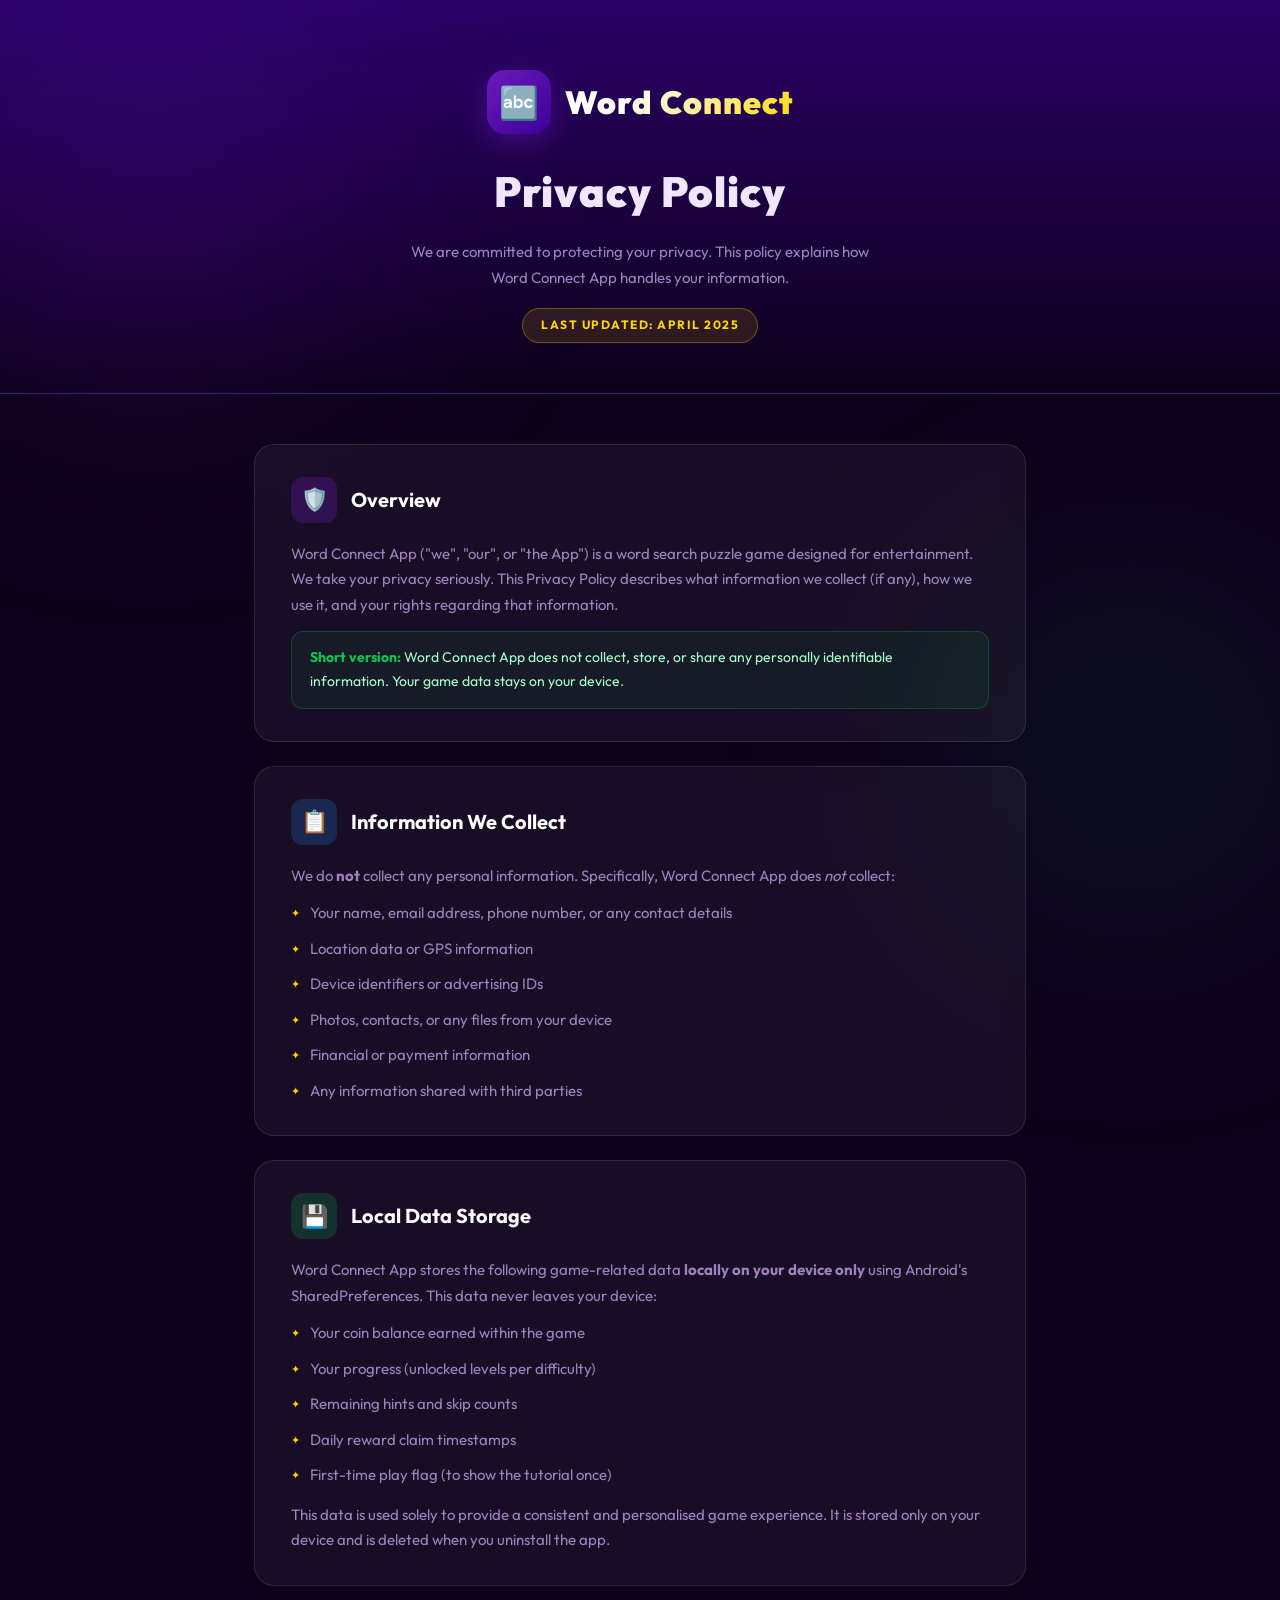
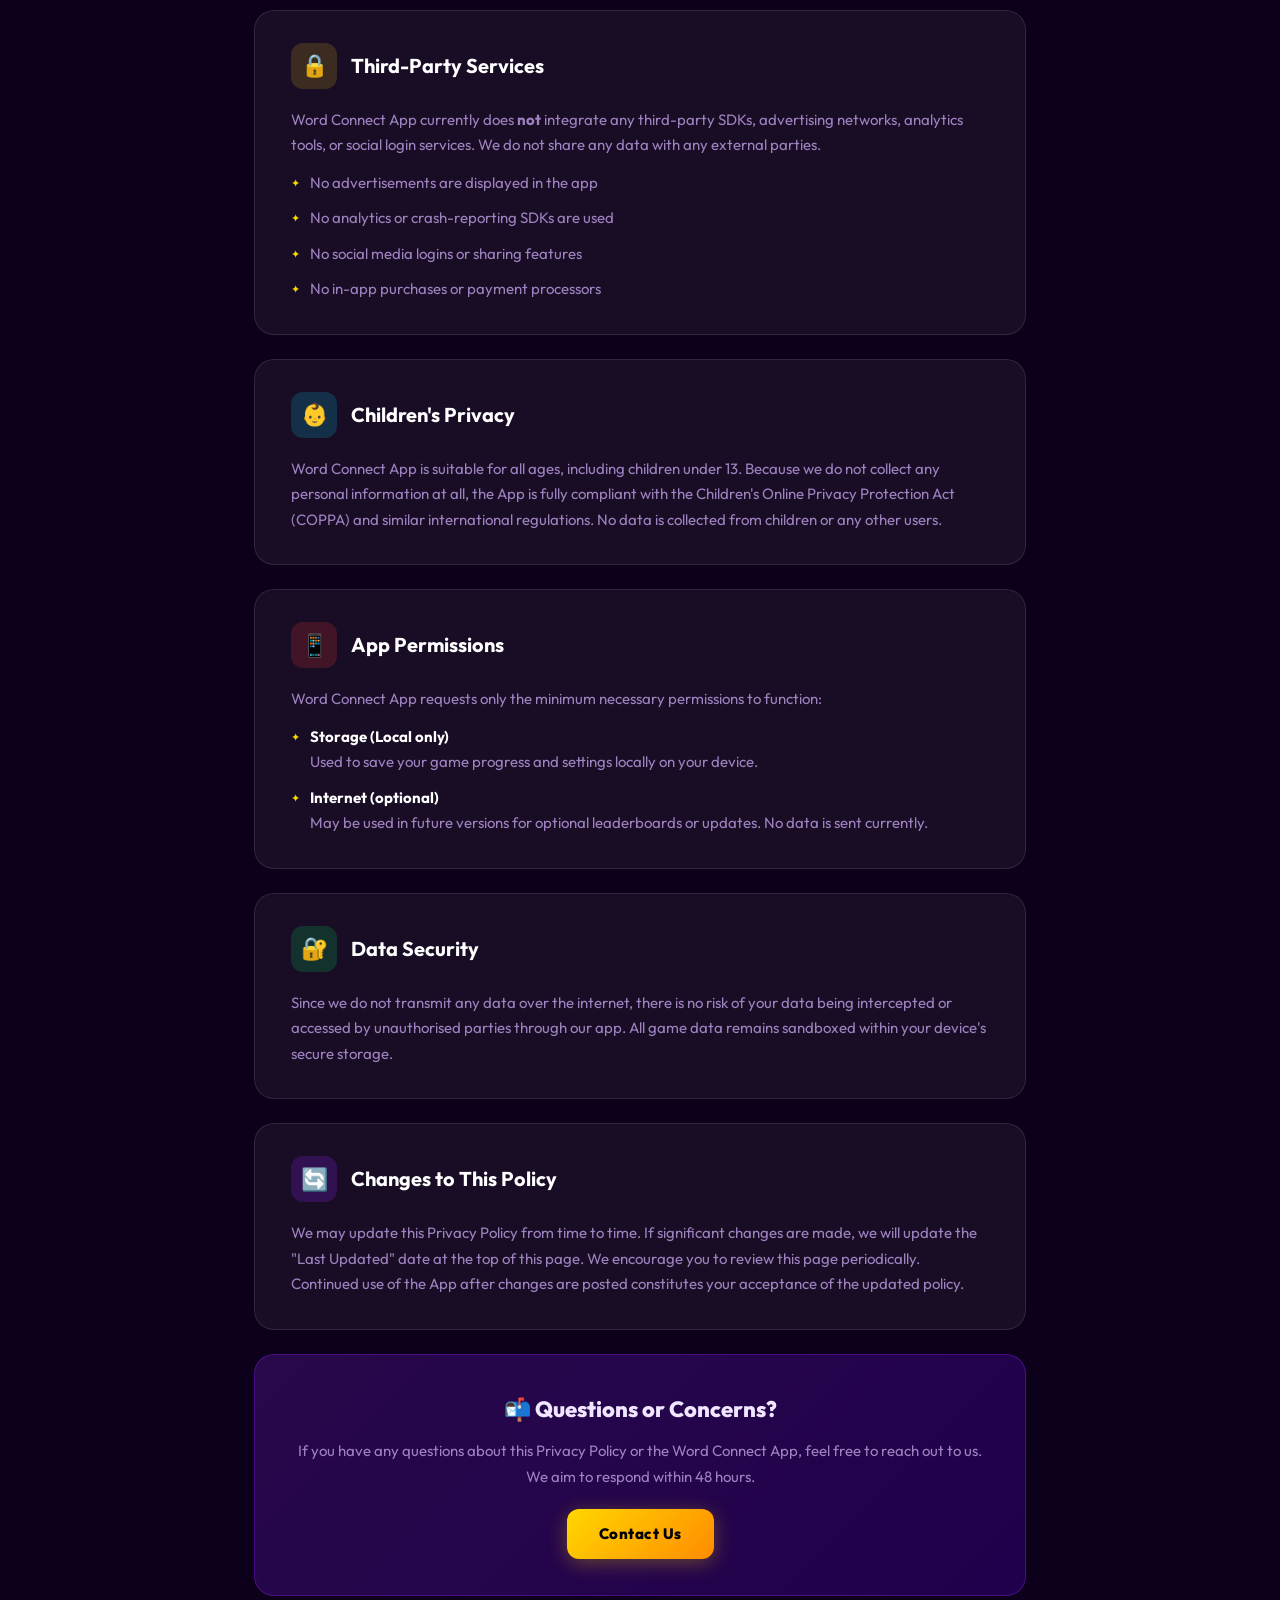
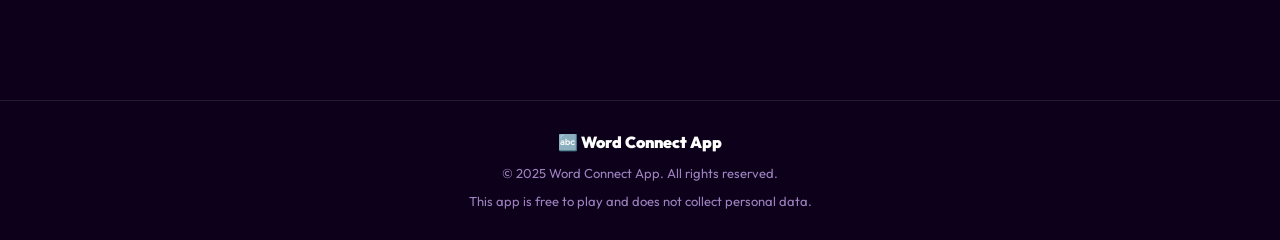
==== index.html @ f1871e2e "Add files via upload" ====
<!DOCTYPE html>
<html lang="en">
<head>
  <meta charset="UTF-8" />
  <meta name="viewport" content="width=device-width, initial-scale=1.0" />
  <title>Privacy Policy – Word Connect App</title>
  <meta name="description" content="Privacy Policy for Word Connect App. Learn how we handle your data." />
  <link rel="preconnect" href="https://fonts.googleapis.com" />
  <link rel="preconnect" href="https://fonts.gstatic.com" crossorigin />
  <link href="https://fonts.googleapis.com/css2?family=Outfit:wght@300;400;600;700;900&display=swap" rel="stylesheet" />
  <style>
    *, *::before, *::after { box-sizing: border-box; margin: 0; padding: 0; }

    :root {
      --purple-deep:   #0d001a;
      --purple-dark:   #1a0040;
      --purple-mid:    #3d0099;
      --purple-light:  #6a1bbb;
      --accent-yellow: #ffd700;
      --accent-green:  #00c853;
      --text-main:     #f0e6ff;
      --text-muted:    #9e82c0;
      --card-bg:       rgba(255,255,255,0.05);
      --card-border:   rgba(255,255,255,0.10);
    }

    html { scroll-behavior: smooth; }

    body {
      font-family: 'Outfit', sans-serif;
      background: var(--purple-deep);
      color: var(--text-main);
      min-height: 100vh;
      line-height: 1.7;
    }

    /* ── Background blobs ── */
    body::before, body::after {
      content: '';
      position: fixed;
      border-radius: 50%;
      filter: blur(120px);
      pointer-events: none;
      z-index: 0;
    }
    body::before {
      width: 600px; height: 600px;
      background: radial-gradient(circle, rgba(106,27,187,.35), transparent 70%);
      top: -150px; left: -150px;
    }
    body::after {
      width: 500px; height: 500px;
      background: radial-gradient(circle, rgba(0,200,83,.15), transparent 70%);
      bottom: -100px; right: -100px;
    }

    /* ── Hero header ── */
    header {
      position: relative;
      z-index: 1;
      text-align: center;
      padding: 70px 24px 50px;
      background: linear-gradient(180deg, rgba(61,0,153,.6) 0%, transparent 100%);
      border-bottom: 1px solid var(--card-border);
    }

    .logo-wrap {
      display: inline-flex;
      align-items: center;
      justify-content: center;
      gap: 14px;
      margin-bottom: 22px;
    }

    .logo-icon {
      width: 64px; height: 64px;
      background: linear-gradient(135deg, var(--purple-light), var(--purple-mid));
      border-radius: 18px;
      display: flex; align-items: center; justify-content: center;
      font-size: 32px;
      box-shadow: 0 8px 30px rgba(106,27,187,.5);
    }

    .logo-text {
      font-size: 32px;
      font-weight: 900;
      letter-spacing: 1px;
      background: linear-gradient(135deg, #fff 30%, var(--accent-yellow));
      -webkit-background-clip: text;
      -webkit-text-fill-color: transparent;
      background-clip: text;
    }

    header h1 {
      font-size: clamp(26px, 5vw, 42px);
      font-weight: 900;
      letter-spacing: 1px;
      margin-bottom: 12px;
    }

    header p {
      color: var(--text-muted);
      font-size: 15px;
      max-width: 480px;
      margin: 0 auto;
    }

    .badge {
      display: inline-block;
      margin-top: 18px;
      padding: 6px 18px;
      border-radius: 30px;
      font-size: 12px;
      font-weight: 700;
      letter-spacing: 1.5px;
      text-transform: uppercase;
      background: rgba(255,215,0,.12);
      border: 1px solid rgba(255,215,0,.3);
      color: var(--accent-yellow);
    }

    /* ── Main content ── */
    main {
      position: relative;
      z-index: 1;
      max-width: 820px;
      margin: 0 auto;
      padding: 50px 24px 80px;
    }

    /* ── Section cards ── */
    .card {
      background: var(--card-bg);
      border: 1px solid var(--card-border);
      border-radius: 20px;
      padding: 32px 36px;
      margin-bottom: 24px;
      backdrop-filter: blur(12px);
      transition: border-color .3s, transform .3s;
    }
    .card:hover {
      border-color: rgba(106,27,187,.5);
      transform: translateY(-2px);
    }

    .card-header {
      display: flex;
      align-items: center;
      gap: 14px;
      margin-bottom: 18px;
    }

    .card-icon {
      width: 46px; height: 46px;
      border-radius: 12px;
      display: flex; align-items: center; justify-content: center;
      font-size: 22px;
      flex-shrink: 0;
    }
    .icon-purple { background: rgba(106,27,187,.3); }
    .icon-green  { background: rgba(0,200,83,.2);   }
    .icon-yellow { background: rgba(255,215,0,.15); }
    .icon-blue   { background: rgba(33,150,243,.2); }
    .icon-red    { background: rgba(229,57,53,.2);  }
    .icon-teal   { background: rgba(0,188,212,.2);  }

    .card h2 {
      font-size: 20px;
      font-weight: 700;
      color: #fff;
    }

    .card p {
      color: var(--text-muted);
      font-size: 15px;
      margin-bottom: 12px;
    }
    .card p:last-child { margin-bottom: 0; }

    .card ul {
      list-style: none;
      padding: 0;
      display: flex;
      flex-direction: column;
      gap: 10px;
    }

    .card ul li {
      display: flex;
      align-items: flex-start;
      gap: 10px;
      color: var(--text-muted);
      font-size: 15px;
    }

    .card ul li::before {
      content: '✦';
      color: var(--accent-yellow);
      font-size: 11px;
      margin-top: 4px;
      flex-shrink: 0;
    }

    .highlight-box {
      background: rgba(0,200,83,.08);
      border: 1px solid rgba(0,200,83,.25);
      border-radius: 12px;
      padding: 14px 18px;
      color: #a8ffcb;
      font-size: 14px;
      margin-top: 14px;
    }

    .highlight-box strong { color: var(--accent-green); }

    a {
      color: var(--accent-yellow);
      text-decoration: none;
      transition: opacity .2s;
    }
    a:hover { opacity: .75; }

    /* ── Contact section ── */
    .contact-card {
      background: linear-gradient(135deg, rgba(106,27,187,.3), rgba(61,0,153,.4));
      border: 1px solid rgba(106,27,187,.5);
      border-radius: 20px;
      padding: 36px;
      text-align: center;
      margin-bottom: 24px;
    }

    .contact-card h2 {
      font-size: 22px;
      font-weight: 800;
      margin-bottom: 10px;
    }

    .contact-card p {
      color: var(--text-muted);
      font-size: 15px;
      margin-bottom: 20px;
    }

    .contact-card a.btn {
      display: inline-block;
      padding: 12px 32px;
      border-radius: 12px;
      background: linear-gradient(135deg, var(--accent-yellow), #ff8c00);
      color: #000;
      font-weight: 800;
      font-size: 15px;
      letter-spacing: .5px;
      box-shadow: 0 4px 20px rgba(255,215,0,.3);
      transition: opacity .2s, transform .2s;
    }
    .contact-card a.btn:hover { opacity: .88; transform: translateY(-2px); }

    /* ── Footer ── */
    footer {
      position: relative;
      z-index: 1;
      text-align: center;
      padding: 28px 24px;
      border-top: 1px solid var(--card-border);
      color: var(--text-muted);
      font-size: 13px;
    }

    footer .footer-logo {
      font-weight: 900;
      font-size: 16px;
      color: #fff;
      margin-bottom: 6px;
    }

    /* ── Responsive ── */
    @media (max-width: 600px) {
      .card { padding: 24px 20px; }
      .contact-card { padding: 28px 20px; }
    }
  </style>
</head>
<body>

  <!-- ── Hero ── -->
  <header>
    <div class="logo-wrap">
      <div class="logo-icon">🔤</div>
      <span class="logo-text">Word Connect</span>
    </div>
    <h1>Privacy Policy</h1>
    <p>We are committed to protecting your privacy. This policy explains how Word Connect App handles your information.</p>
    <span class="badge">Last Updated: April 2025</span>
  </header>

  <!-- ── Content ── -->
  <main>

    <!-- Overview -->
    <div class="card">
      <div class="card-header">
        <div class="card-icon icon-purple">🛡️</div>
        <h2>Overview</h2>
      </div>
      <p>
        Word Connect App ("we", "our", or "the App") is a word search puzzle game designed for entertainment. 
        We take your privacy seriously. This Privacy Policy describes what information we collect (if any), 
        how we use it, and your rights regarding that information.
      </p>
      <div class="highlight-box">
        <strong>Short version:</strong> Word Connect App does not collect, store, or share any personally identifiable information. Your game data stays on your device.
      </div>
    </div>

    <!-- Data We Collect -->
    <div class="card">
      <div class="card-header">
        <div class="card-icon icon-blue">📋</div>
        <h2>Information We Collect</h2>
      </div>
      <p>We do <strong>not</strong> collect any personal information. Specifically, Word Connect App does <em>not</em> collect:</p>
      <ul>
        <li>Your name, email address, phone number, or any contact details</li>
        <li>Location data or GPS information</li>
        <li>Device identifiers or advertising IDs</li>
        <li>Photos, contacts, or any files from your device</li>
        <li>Financial or payment information</li>
        <li>Any information shared with third parties</li>
      </ul>
    </div>

    <!-- Local Storage -->
    <div class="card">
      <div class="card-header">
        <div class="card-icon icon-green">💾</div>
        <h2>Local Data Storage</h2>
      </div>
      <p>
        Word Connect App stores the following game-related data <strong>locally on your device only</strong> 
        using Android's SharedPreferences. This data never leaves your device:
      </p>
      <ul>
        <li>Your coin balance earned within the game</li>
        <li>Your progress (unlocked levels per difficulty)</li>
        <li>Remaining hints and skip counts</li>
        <li>Daily reward claim timestamps</li>
        <li>First-time play flag (to show the tutorial once)</li>
      </ul>
      <p style="margin-top:14px;">
        This data is used solely to provide a consistent and personalised game experience. 
        It is stored only on your device and is deleted when you uninstall the app.
      </p>
    </div>

    <!-- No Ads / Third Parties -->
    <div class="card">
      <div class="card-header">
        <div class="card-icon icon-yellow">🔒</div>
        <h2>Third-Party Services</h2>
      </div>
      <p>
        Word Connect App currently does <strong>not</strong> integrate any third-party SDKs, advertising networks, 
        analytics tools, or social login services. We do not share any data with any external parties.
      </p>
      <ul>
        <li>No advertisements are displayed in the app</li>
        <li>No analytics or crash-reporting SDKs are used</li>
        <li>No social media logins or sharing features</li>
        <li>No in-app purchases or payment processors</li>
      </ul>
    </div>

    <!-- Children -->
    <div class="card">
      <div class="card-header">
        <div class="card-icon icon-teal">👶</div>
        <h2>Children's Privacy</h2>
      </div>
      <p>
        Word Connect App is suitable for all ages, including children under 13. Because we do not collect 
        any personal information at all, the App is fully compliant with the Children's Online Privacy 
        Protection Act (COPPA) and similar international regulations. No data is collected from children 
        or any other users.
      </p>
    </div>

    <!-- Permissions -->
    <div class="card">
      <div class="card-header">
        <div class="card-icon icon-red">📱</div>
        <h2>App Permissions</h2>
      </div>
      <p>Word Connect App requests only the minimum necessary permissions to function:</p>
      <ul>
        <li>
          <div>
            <strong style="color:#fff;">Storage (Local only)</strong><br>
            Used to save your game progress and settings locally on your device.
          </div>
        </li>
        <li>
          <div>
            <strong style="color:#fff;">Internet (optional)</strong><br>
            May be used in future versions for optional leaderboards or updates. No data is sent currently.
          </div>
        </li>
      </ul>
    </div>

    <!-- Security -->
    <div class="card">
      <div class="card-header">
        <div class="card-icon icon-green">🔐</div>
        <h2>Data Security</h2>
      </div>
      <p>
        Since we do not transmit any data over the internet, there is no risk of your data being 
        intercepted or accessed by unauthorised parties through our app. All game data remains 
        sandboxed within your device's secure storage.
      </p>
    </div>

    <!-- Changes -->
    <div class="card">
      <div class="card-header">
        <div class="card-icon icon-purple">🔄</div>
        <h2>Changes to This Policy</h2>
      </div>
      <p>
        We may update this Privacy Policy from time to time. If significant changes are made, 
        we will update the "Last Updated" date at the top of this page. We encourage you to 
        review this page periodically. Continued use of the App after changes are posted 
        constitutes your acceptance of the updated policy.
      </p>
    </div>

    <!-- Contact -->
    <div class="contact-card">
      <h2>📬 Questions or Concerns?</h2>
      <p>
        If you have any questions about this Privacy Policy or the Word Connect App, 
        feel free to reach out to us. We aim to respond within 48 hours.
      </p>
      <a href="mailto:wordconnectapp@gmail.com" class="btn">Contact Us</a>
    </div>

  </main>

  <!-- ── Footer ── -->
  <footer>
    <div class="footer-logo">🔤 Word Connect App</div>
    <p>© 2025 Word Connect App. All rights reserved.</p>
    <p style="margin-top:6px;">This app is free to play and does not collect personal data.</p>
  </footer>

</body>
</html>
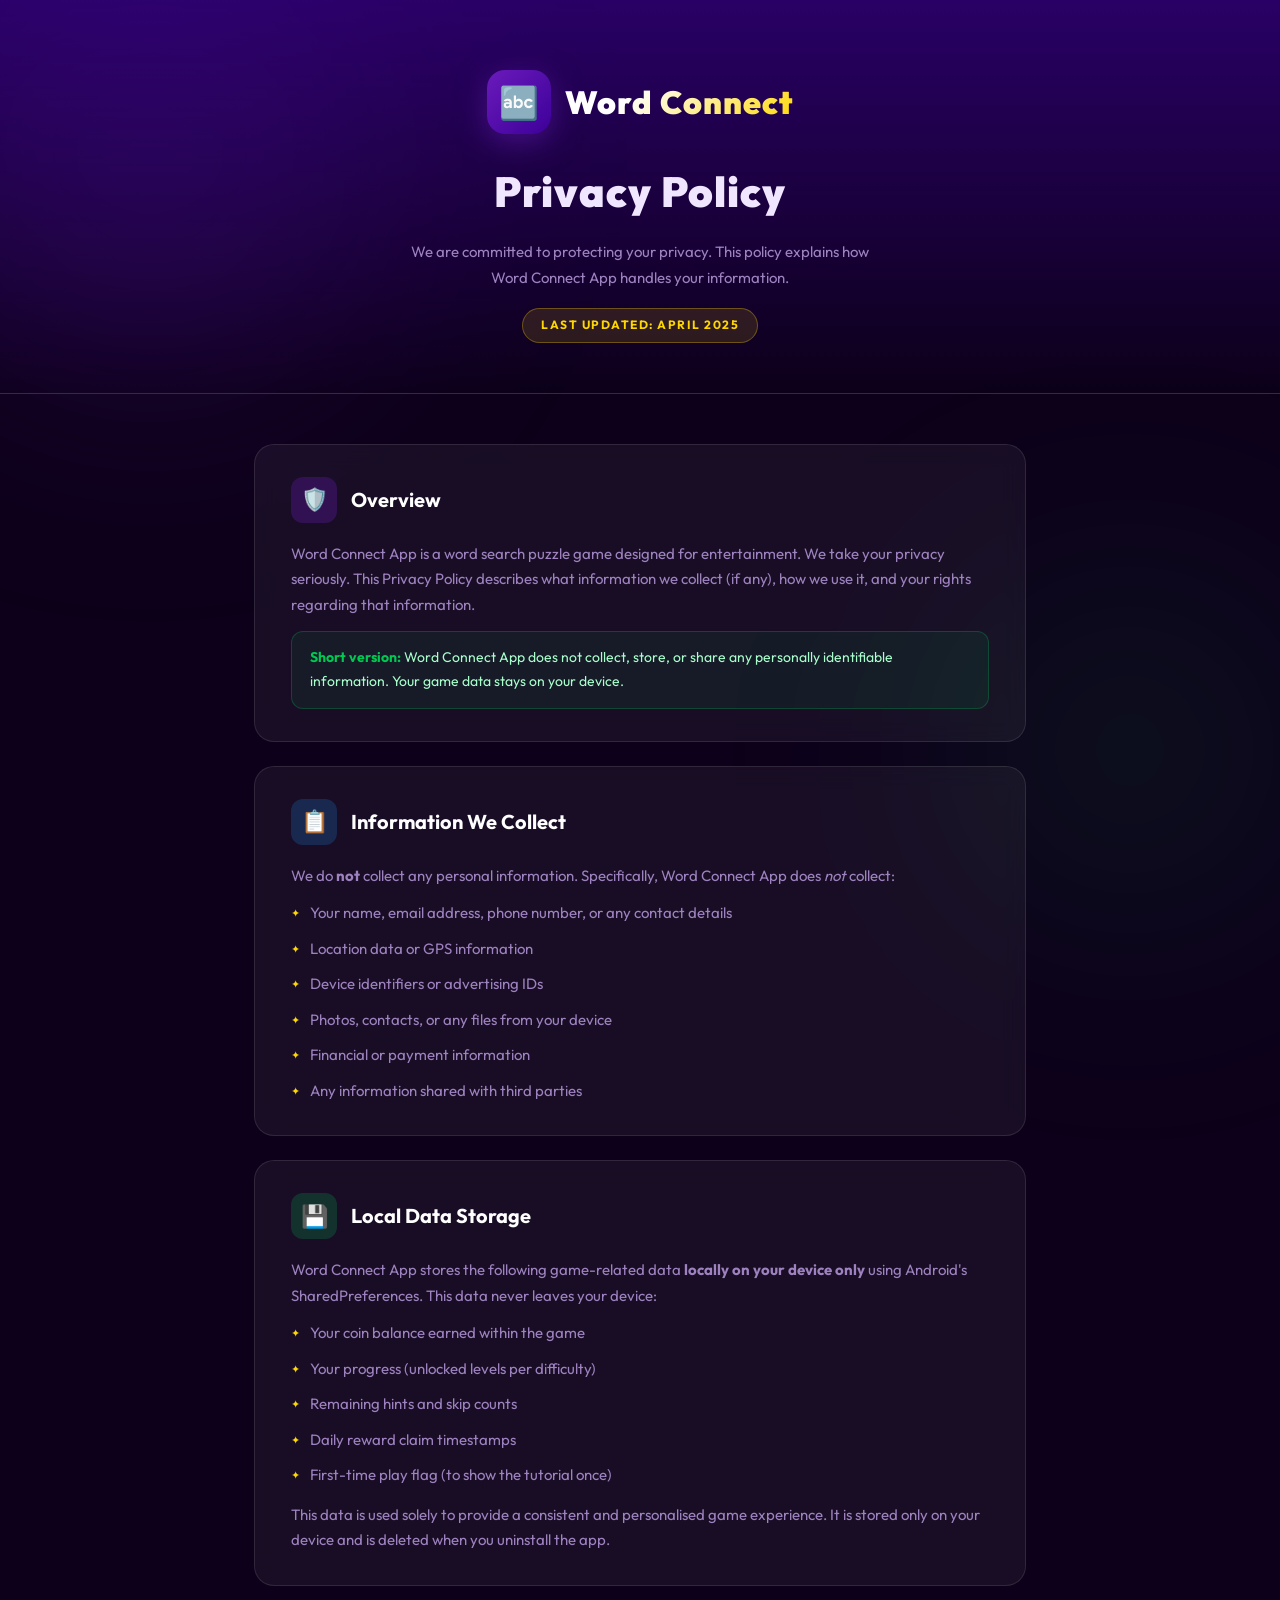
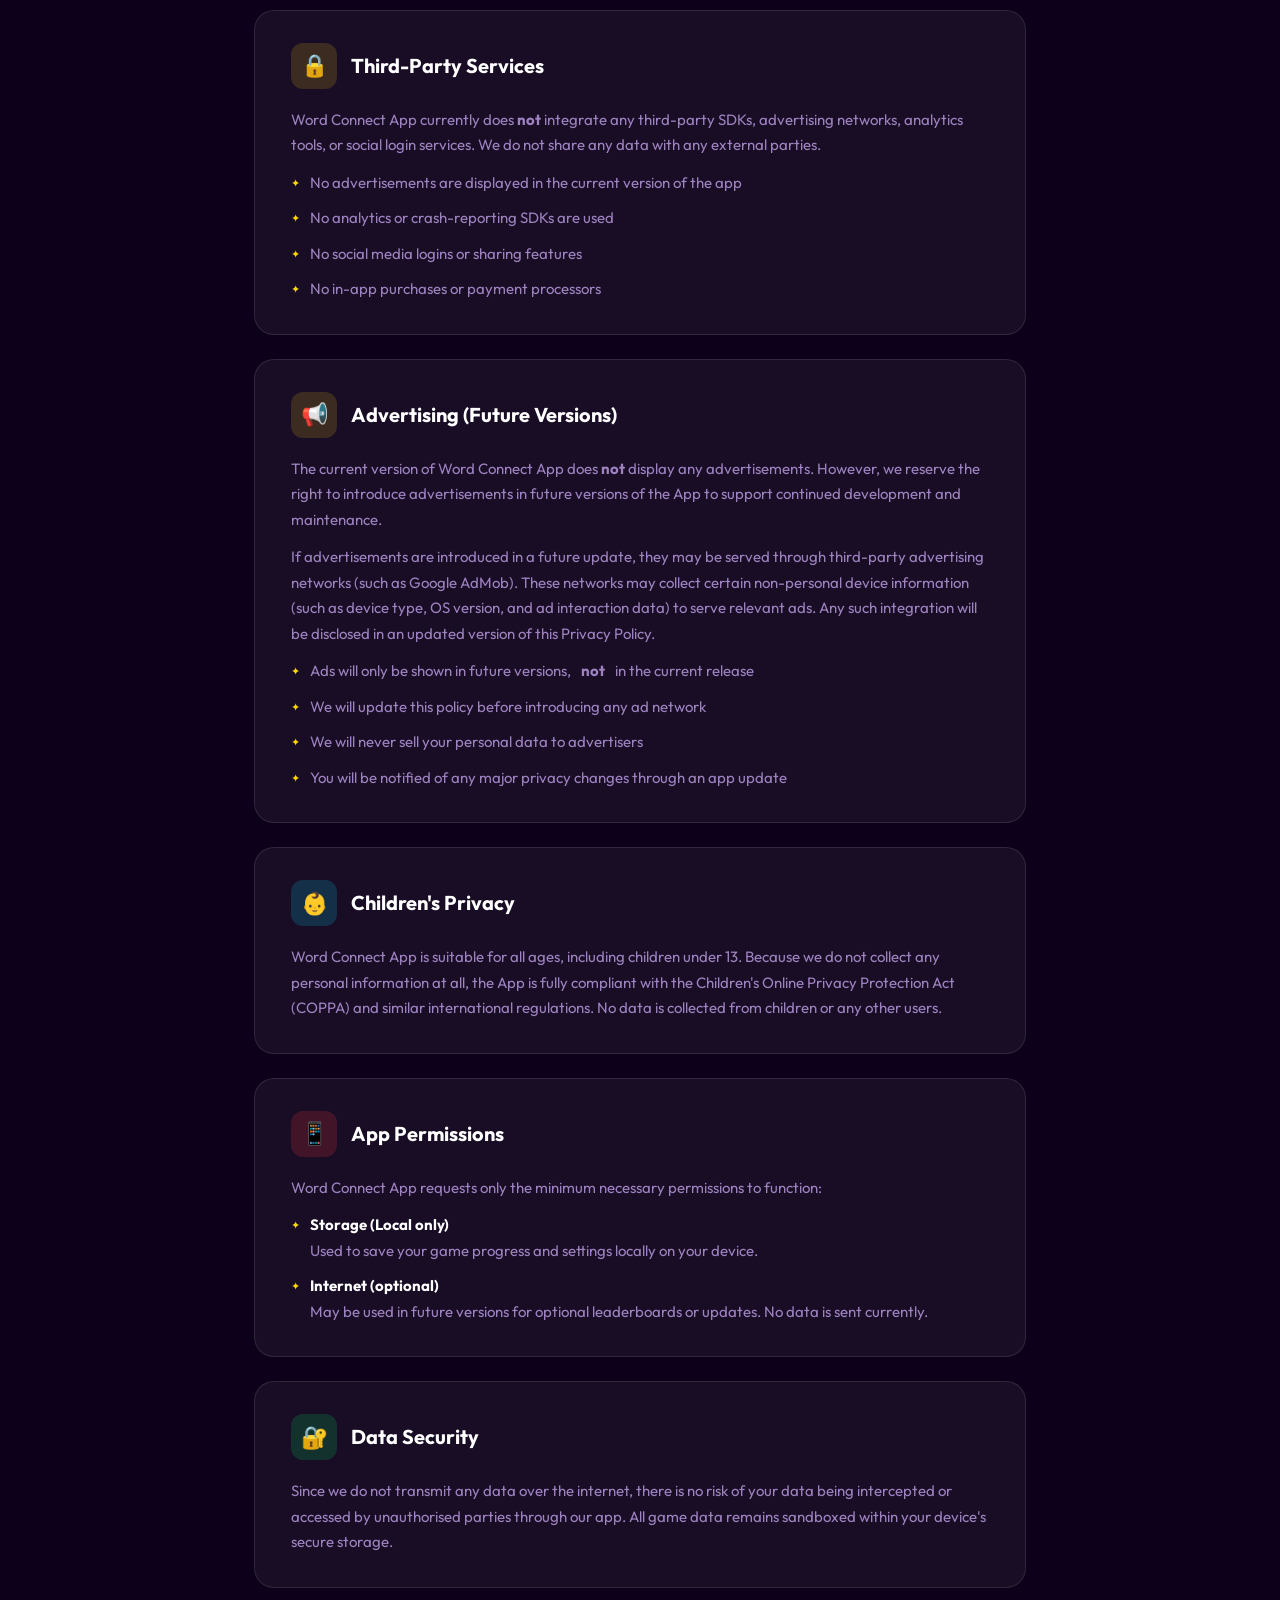
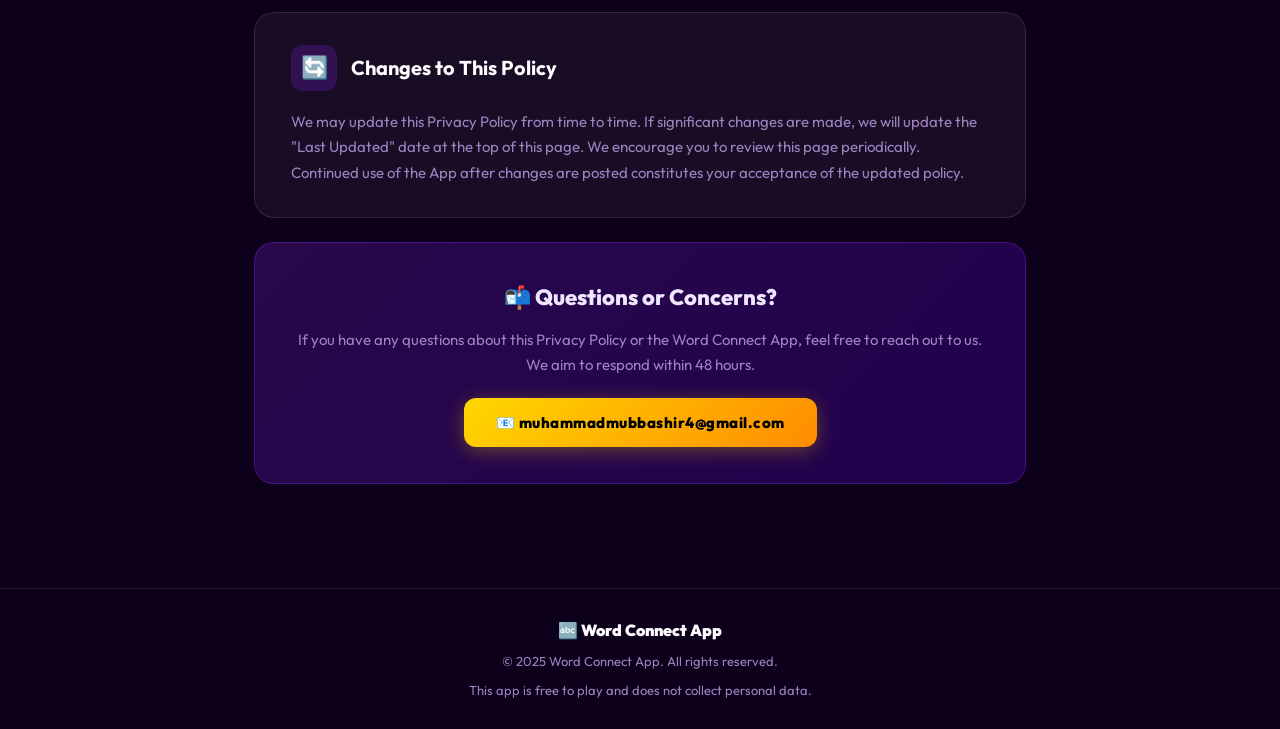
==== commit 8e30d768: "Update index.html" ====
--- a/index.html
+++ b/index.html
@@ -304,7 +304,7 @@
         <h2>Overview</h2>
       </div>
       <p>
-        Word Connect App ("we", "our", or "the App") is a word search puzzle game designed for entertainment. 
+        Word Connect App is a word search puzzle game designed for entertainment. 
         We take your privacy seriously. This Privacy Policy describes what information we collect (if any), 
         how we use it, and your rights regarding that information.
       </p>
@@ -314,7 +314,7 @@
     </div>
 
     <!-- Data We Collect -->
-    <div class="card">
+    <div class="card">       
       <div class="card-header">
         <div class="card-icon icon-blue">📋</div>
         <h2>Information We Collect</h2>
@@ -364,10 +364,35 @@
         analytics tools, or social login services. We do not share any data with any external parties.
       </p>
       <ul>
-        <li>No advertisements are displayed in the app</li>
+        <li>No advertisements are displayed in the current version of the app</li>
         <li>No analytics or crash-reporting SDKs are used</li>
         <li>No social media logins or sharing features</li>
         <li>No in-app purchases or payment processors</li>
+      </ul>
+    </div>
+
+    <!-- Advertising -->
+    <div class="card">
+      <div class="card-header">
+        <div class="card-icon icon-yellow">📢</div>
+        <h2>Advertising (Future Versions)</h2>
+      </div>
+      <p>
+        The current version of Word Connect App does <strong>not</strong> display any advertisements. 
+        However, we reserve the right to introduce advertisements in future versions of the App 
+        to support continued development and maintenance.
+      </p>
+      <p>
+        If advertisements are introduced in a future update, they may be served through 
+        third-party advertising networks (such as Google AdMob). These networks may collect 
+        certain non-personal device information (such as device type, OS version, and ad interaction data) 
+        to serve relevant ads. Any such integration will be disclosed in an updated version of this Privacy Policy.
+      </p>
+      <ul>
+        <li>Ads will only be shown in future versions, <strong>not</strong> in the current release</li>
+        <li>We will update this policy before introducing any ad network</li>
+        <li>We will never sell your personal data to advertisers</li>
+        <li>You will be notified of any major privacy changes through an app update</li>
       </ul>
     </div>
 
@@ -442,7 +467,7 @@
         If you have any questions about this Privacy Policy or the Word Connect App, 
         feel free to reach out to us. We aim to respond within 48 hours.
       </p>
-      <a href="mailto:wordconnectapp@gmail.com" class="btn">Contact Us</a>
+      <a href="mailto:muhammadmubbashir4@gmail.com" class="btn">📧 muhammadmubbashir4@gmail.com</a>
     </div>
 
   </main>
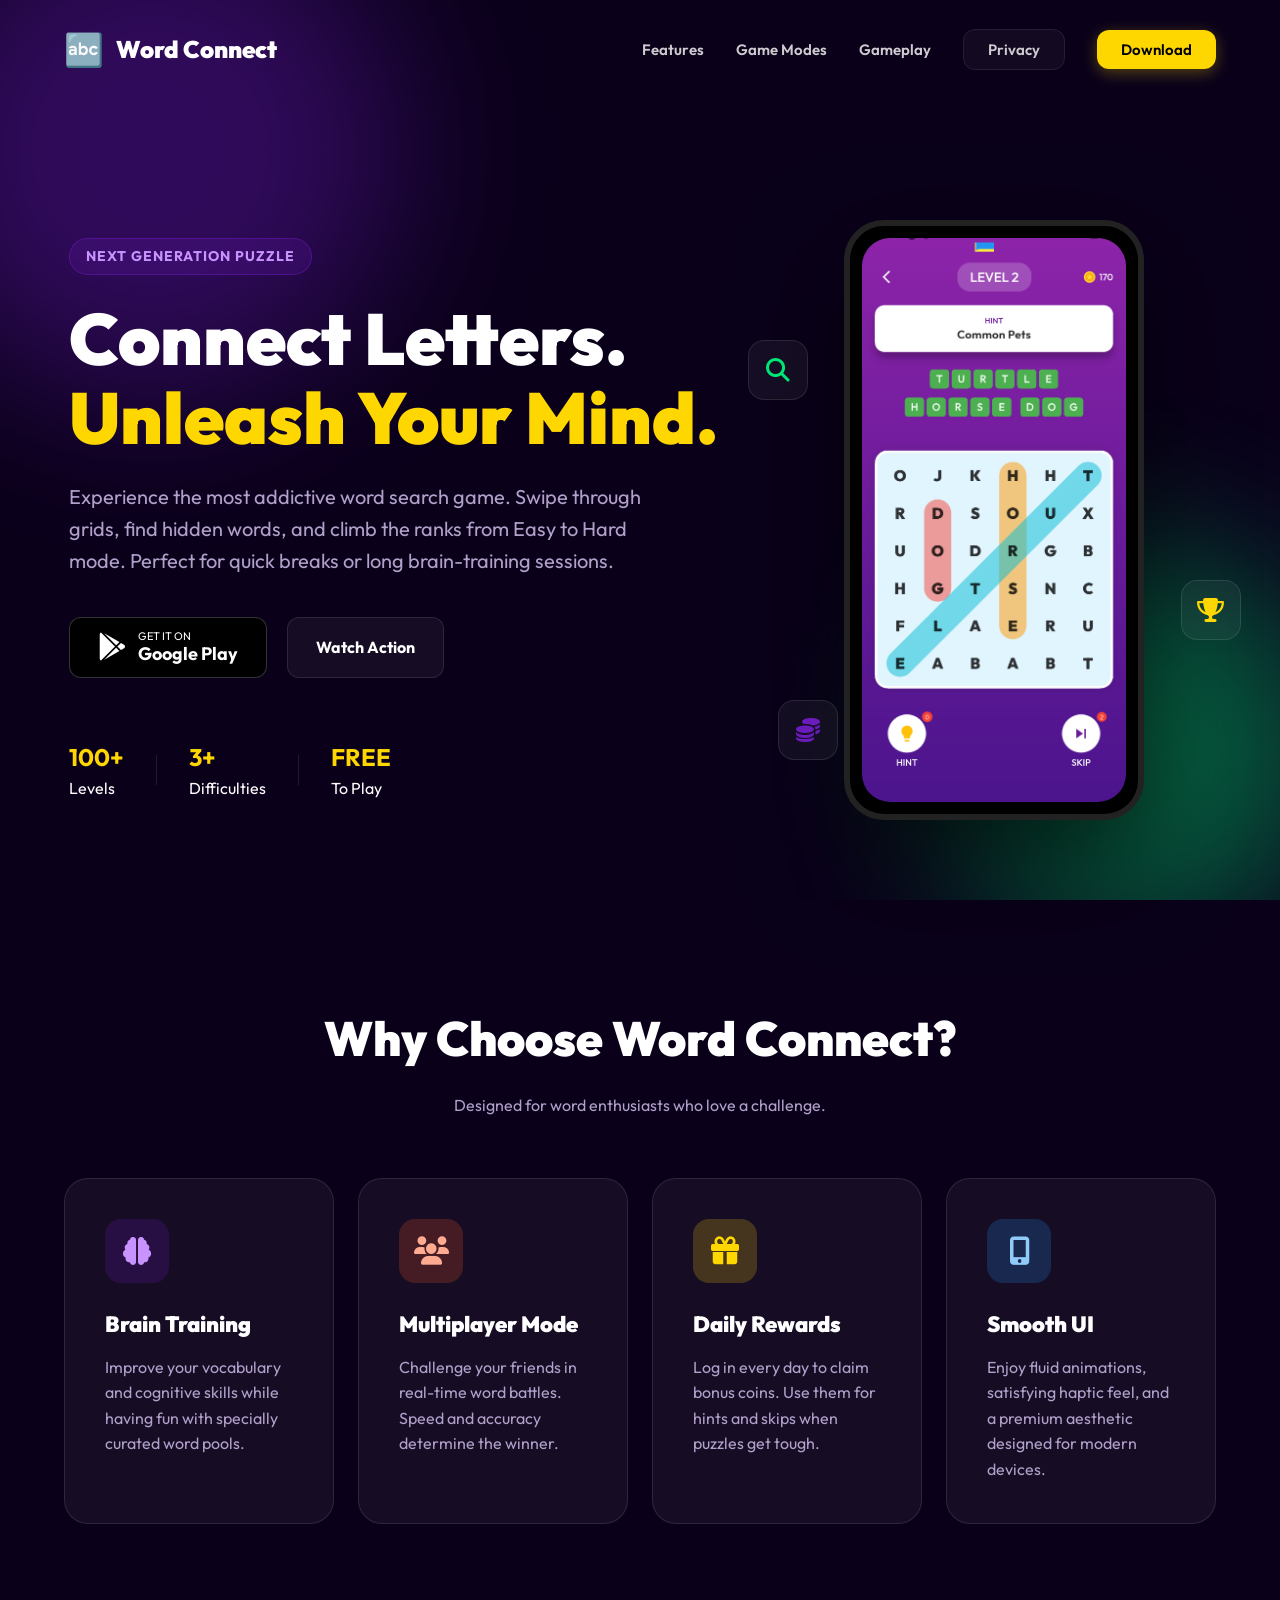
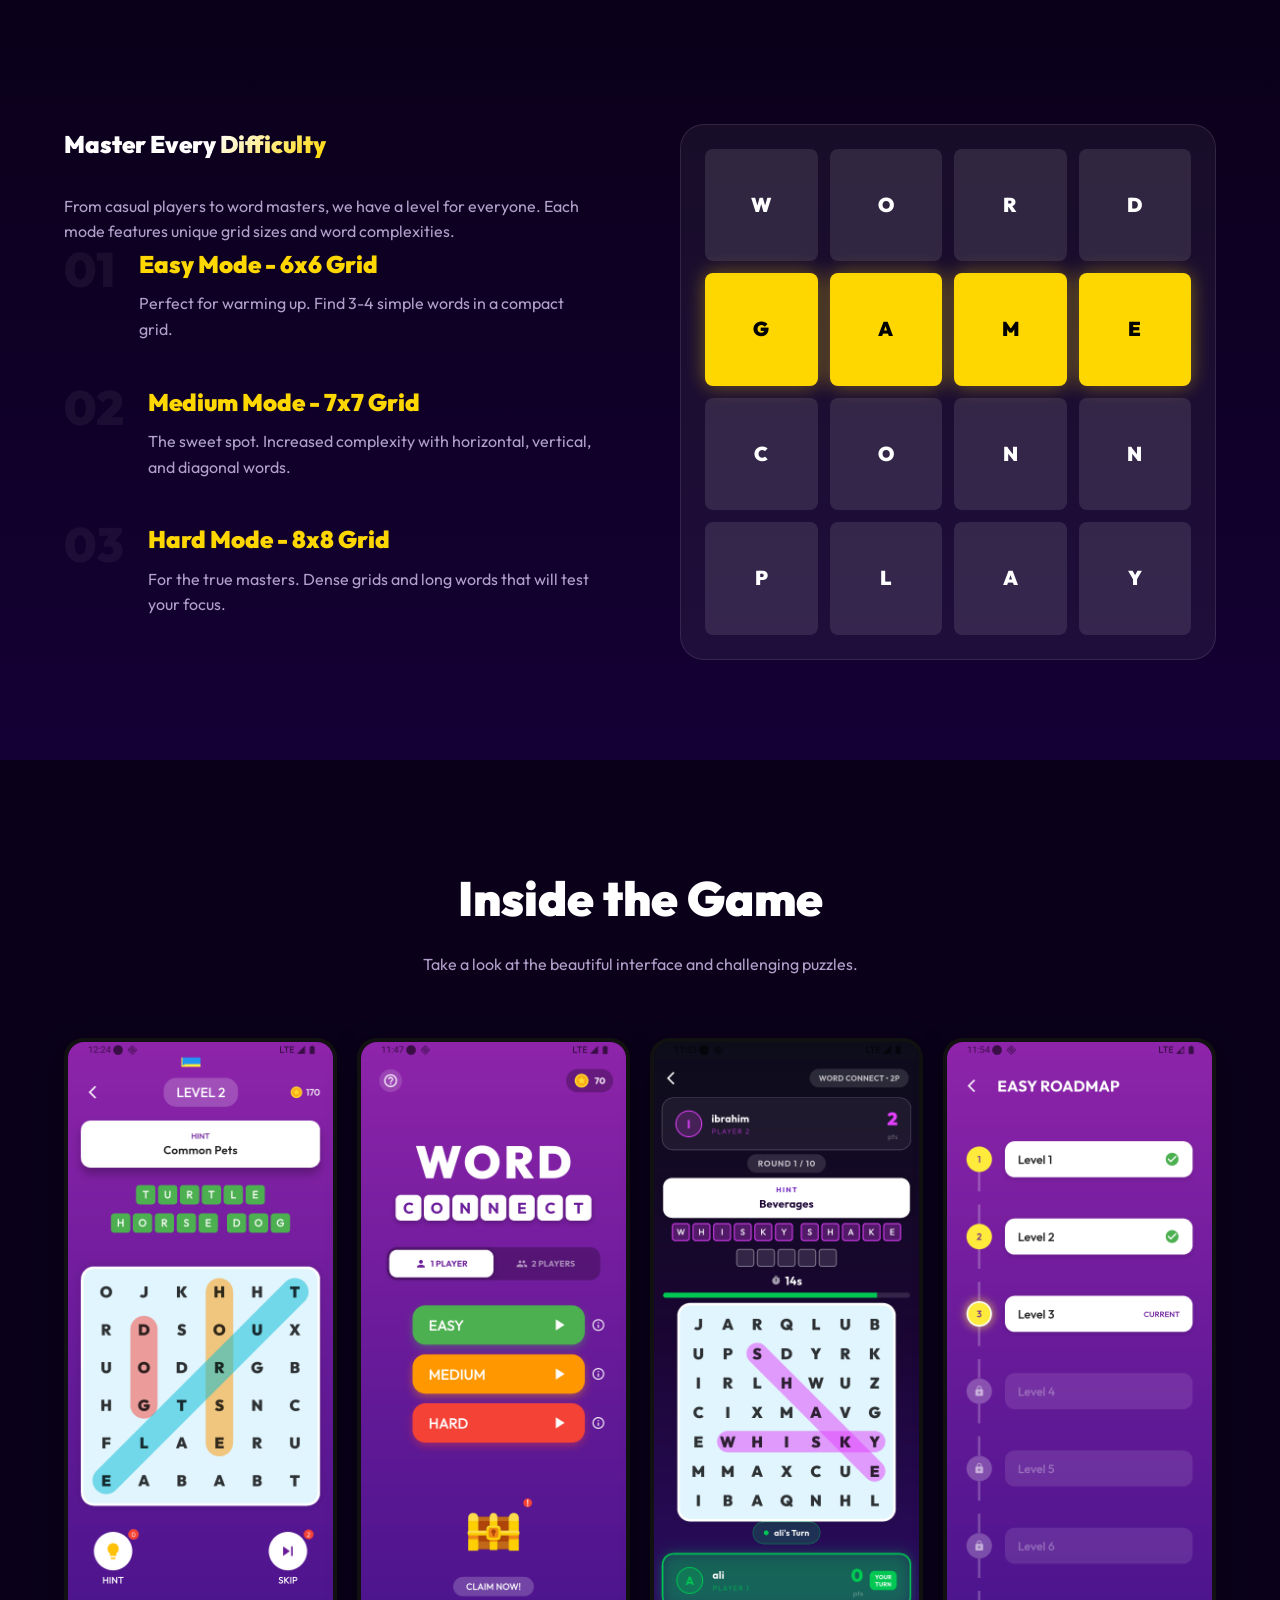
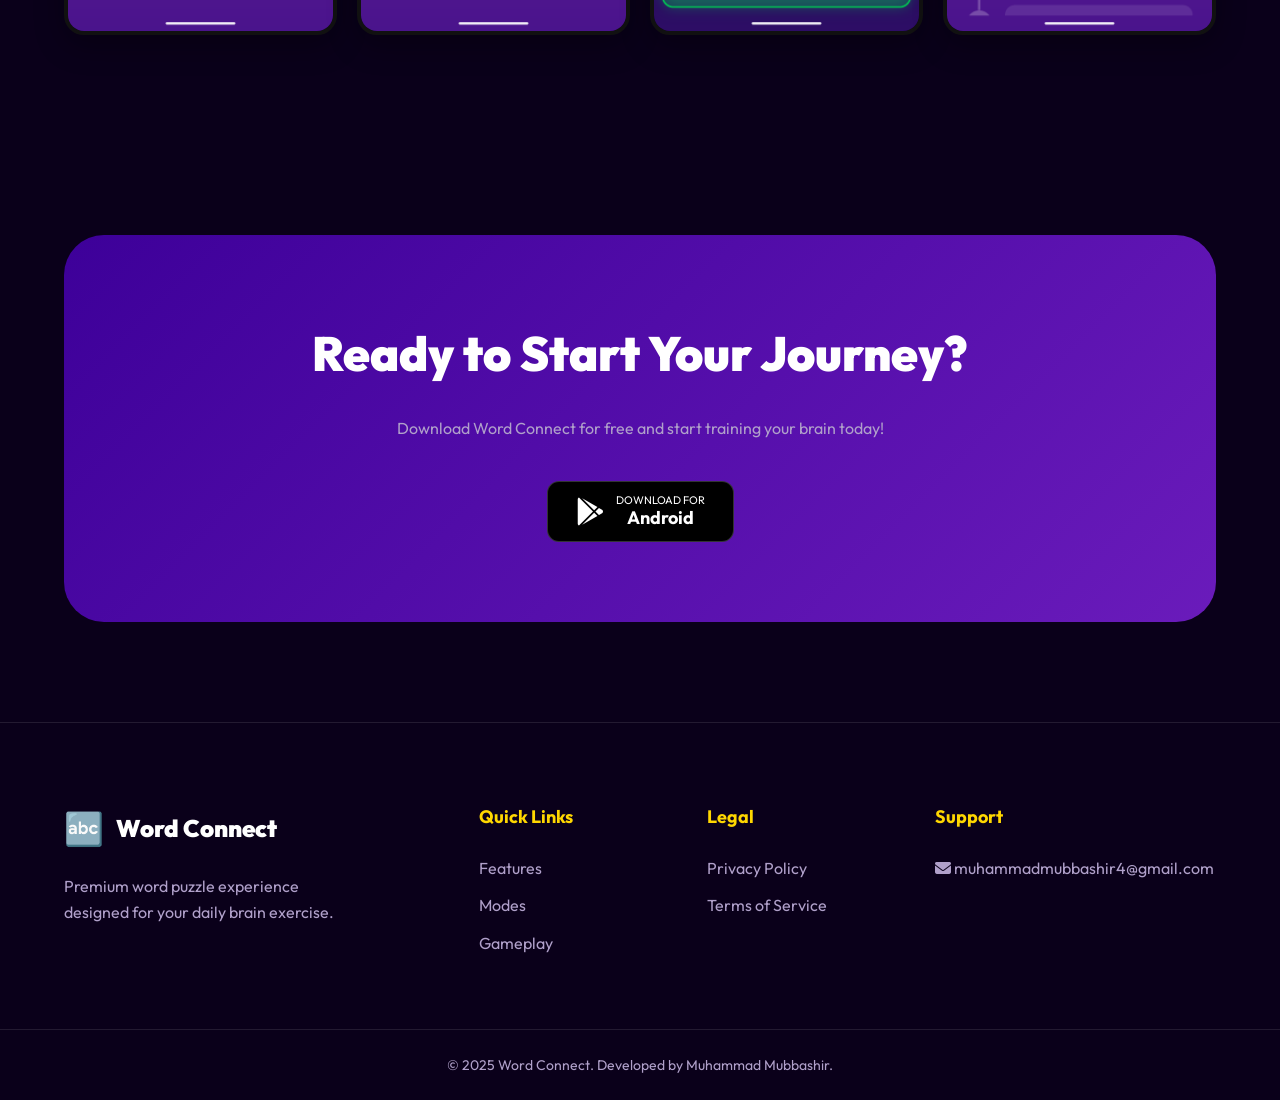
==== commit 1973a790: "Add landing page, styles, images & JS Replace the previous privacy-policy content with a full market" ====
--- a/index.html
+++ b/index.html
@@ -1,483 +1,260 @@
 <!DOCTYPE html>
 <html lang="en">
 <head>
-  <meta charset="UTF-8" />
-  <meta name="viewport" content="width=device-width, initial-scale=1.0" />
-  <title>Privacy Policy – Word Connect App</title>
-  <meta name="description" content="Privacy Policy for Word Connect App. Learn how we handle your data." />
-  <link rel="preconnect" href="https://fonts.googleapis.com" />
-  <link rel="preconnect" href="https://fonts.gstatic.com" crossorigin />
-  <link href="https://fonts.googleapis.com/css2?family=Outfit:wght@300;400;600;700;900&display=swap" rel="stylesheet" />
-  <style>
-    *, *::before, *::after { box-sizing: border-box; margin: 0; padding: 0; }
-
-    :root {
-      --purple-deep:   #0d001a;
-      --purple-dark:   #1a0040;
-      --purple-mid:    #3d0099;
-      --purple-light:  #6a1bbb;
-      --accent-yellow: #ffd700;
-      --accent-green:  #00c853;
-      --text-main:     #f0e6ff;
-      --text-muted:    #9e82c0;
-      --card-bg:       rgba(255,255,255,0.05);
-      --card-border:   rgba(255,255,255,0.10);
-    }
-
-    html { scroll-behavior: smooth; }
-
-    body {
-      font-family: 'Outfit', sans-serif;
-      background: var(--purple-deep);
-      color: var(--text-main);
-      min-height: 100vh;
-      line-height: 1.7;
-    }
-
-    /* ── Background blobs ── */
-    body::before, body::after {
-      content: '';
-      position: fixed;
-      border-radius: 50%;
-      filter: blur(120px);
-      pointer-events: none;
-      z-index: 0;
-    }
-    body::before {
-      width: 600px; height: 600px;
-      background: radial-gradient(circle, rgba(106,27,187,.35), transparent 70%);
-      top: -150px; left: -150px;
-    }
-    body::after {
-      width: 500px; height: 500px;
-      background: radial-gradient(circle, rgba(0,200,83,.15), transparent 70%);
-      bottom: -100px; right: -100px;
-    }
-
-    /* ── Hero header ── */
-    header {
-      position: relative;
-      z-index: 1;
-      text-align: center;
-      padding: 70px 24px 50px;
-      background: linear-gradient(180deg, rgba(61,0,153,.6) 0%, transparent 100%);
-      border-bottom: 1px solid var(--card-border);
-    }
-
-    .logo-wrap {
-      display: inline-flex;
-      align-items: center;
-      justify-content: center;
-      gap: 14px;
-      margin-bottom: 22px;
-    }
-
-    .logo-icon {
-      width: 64px; height: 64px;
-      background: linear-gradient(135deg, var(--purple-light), var(--purple-mid));
-      border-radius: 18px;
-      display: flex; align-items: center; justify-content: center;
-      font-size: 32px;
-      box-shadow: 0 8px 30px rgba(106,27,187,.5);
-    }
-
-    .logo-text {
-      font-size: 32px;
-      font-weight: 900;
-      letter-spacing: 1px;
-      background: linear-gradient(135deg, #fff 30%, var(--accent-yellow));
-      -webkit-background-clip: text;
-      -webkit-text-fill-color: transparent;
-      background-clip: text;
-    }
-
-    header h1 {
-      font-size: clamp(26px, 5vw, 42px);
-      font-weight: 900;
-      letter-spacing: 1px;
-      margin-bottom: 12px;
-    }
-
-    header p {
-      color: var(--text-muted);
-      font-size: 15px;
-      max-width: 480px;
-      margin: 0 auto;
-    }
-
-    .badge {
-      display: inline-block;
-      margin-top: 18px;
-      padding: 6px 18px;
-      border-radius: 30px;
-      font-size: 12px;
-      font-weight: 700;
-      letter-spacing: 1.5px;
-      text-transform: uppercase;
-      background: rgba(255,215,0,.12);
-      border: 1px solid rgba(255,215,0,.3);
-      color: var(--accent-yellow);
-    }
-
-    /* ── Main content ── */
-    main {
-      position: relative;
-      z-index: 1;
-      max-width: 820px;
-      margin: 0 auto;
-      padding: 50px 24px 80px;
-    }
-
-    /* ── Section cards ── */
-    .card {
-      background: var(--card-bg);
-      border: 1px solid var(--card-border);
-      border-radius: 20px;
-      padding: 32px 36px;
-      margin-bottom: 24px;
-      backdrop-filter: blur(12px);
-      transition: border-color .3s, transform .3s;
-    }
-    .card:hover {
-      border-color: rgba(106,27,187,.5);
-      transform: translateY(-2px);
-    }
-
-    .card-header {
-      display: flex;
-      align-items: center;
-      gap: 14px;
-      margin-bottom: 18px;
-    }
-
-    .card-icon {
-      width: 46px; height: 46px;
-      border-radius: 12px;
-      display: flex; align-items: center; justify-content: center;
-      font-size: 22px;
-      flex-shrink: 0;
-    }
-    .icon-purple { background: rgba(106,27,187,.3); }
-    .icon-green  { background: rgba(0,200,83,.2);   }
-    .icon-yellow { background: rgba(255,215,0,.15); }
-    .icon-blue   { background: rgba(33,150,243,.2); }
-    .icon-red    { background: rgba(229,57,53,.2);  }
-    .icon-teal   { background: rgba(0,188,212,.2);  }
-
-    .card h2 {
-      font-size: 20px;
-      font-weight: 700;
-      color: #fff;
-    }
-
-    .card p {
-      color: var(--text-muted);
-      font-size: 15px;
-      margin-bottom: 12px;
-    }
-    .card p:last-child { margin-bottom: 0; }
-
-    .card ul {
-      list-style: none;
-      padding: 0;
-      display: flex;
-      flex-direction: column;
-      gap: 10px;
-    }
-
-    .card ul li {
-      display: flex;
-      align-items: flex-start;
-      gap: 10px;
-      color: var(--text-muted);
-      font-size: 15px;
-    }
-
-    .card ul li::before {
-      content: '✦';
-      color: var(--accent-yellow);
-      font-size: 11px;
-      margin-top: 4px;
-      flex-shrink: 0;
-    }
-
-    .highlight-box {
-      background: rgba(0,200,83,.08);
-      border: 1px solid rgba(0,200,83,.25);
-      border-radius: 12px;
-      padding: 14px 18px;
-      color: #a8ffcb;
-      font-size: 14px;
-      margin-top: 14px;
-    }
-
-    .highlight-box strong { color: var(--accent-green); }
-
-    a {
-      color: var(--accent-yellow);
-      text-decoration: none;
-      transition: opacity .2s;
-    }
-    a:hover { opacity: .75; }
-
-    /* ── Contact section ── */
-    .contact-card {
-      background: linear-gradient(135deg, rgba(106,27,187,.3), rgba(61,0,153,.4));
-      border: 1px solid rgba(106,27,187,.5);
-      border-radius: 20px;
-      padding: 36px;
-      text-align: center;
-      margin-bottom: 24px;
-    }
-
-    .contact-card h2 {
-      font-size: 22px;
-      font-weight: 800;
-      margin-bottom: 10px;
-    }
-
-    .contact-card p {
-      color: var(--text-muted);
-      font-size: 15px;
-      margin-bottom: 20px;
-    }
-
-    .contact-card a.btn {
-      display: inline-block;
-      padding: 12px 32px;
-      border-radius: 12px;
-      background: linear-gradient(135deg, var(--accent-yellow), #ff8c00);
-      color: #000;
-      font-weight: 800;
-      font-size: 15px;
-      letter-spacing: .5px;
-      box-shadow: 0 4px 20px rgba(255,215,0,.3);
-      transition: opacity .2s, transform .2s;
-    }
-    .contact-card a.btn:hover { opacity: .88; transform: translateY(-2px); }
-
-    /* ── Footer ── */
-    footer {
-      position: relative;
-      z-index: 1;
-      text-align: center;
-      padding: 28px 24px;
-      border-top: 1px solid var(--card-border);
-      color: var(--text-muted);
-      font-size: 13px;
-    }
-
-    footer .footer-logo {
-      font-weight: 900;
-      font-size: 16px;
-      color: #fff;
-      margin-bottom: 6px;
-    }
-
-    /* ── Responsive ── */
-    @media (max-width: 600px) {
-      .card { padding: 24px 20px; }
-      .contact-card { padding: 28px 20px; }
-    }
-  </style>
+    <meta charset="UTF-8">
+    <meta name="viewport" content="width=device-width, initial-scale=1.0">
+    <title>Word Connect - Ultimate Brain Training Puzzle Game</title>
+    <meta name="description" content="Connect alphabets, discover words, and sharpen your mind with Word Connect. Challenging puzzles from 6x6 to 8x8 grids. Available now for Android.">
+    
+    <!-- SEO & Open Graph -->
+    <meta property="og:title" content="Word Connect - Brain Puzzle Game">
+    <meta property="og:description" content="Master the art of word finding. Easy, Medium, and Hard modes to challenge your vocabulary.">
+    <meta property="og:image" content="assets/images/gameplay1.png">
+    <meta property="og:type" content="website">
+
+    <!-- Google Fonts -->
+    <link rel="preconnect" href="https://fonts.googleapis.com">
+    <link rel="preconnect" href="https://fonts.gstatic.com" crossorigin>
+    <link href="https://fonts.googleapis.com/css2?family=Outfit:wght@300;400;600;700;900&display=swap" rel="stylesheet">
+    
+    <!-- Font Awesome for Icons -->
+    <link rel="stylesheet" href="https://cdnjs.cloudflare.com/ajax/libs/font-awesome/6.4.0/css/all.min.css">
+    
+    <!-- Custom CSS -->
+    <link rel="stylesheet" href="index.css">
 </head>
 <body>
 
-  <!-- ── Hero ── -->
-  <header>
-    <div class="logo-wrap">
-      <div class="logo-icon">🔤</div>
-      <span class="logo-text">Word Connect</span>
-    </div>
-    <h1>Privacy Policy</h1>
-    <p>We are committed to protecting your privacy. This policy explains how Word Connect App handles your information.</p>
-    <span class="badge">Last Updated: April 2025</span>
-  </header>
-
-  <!-- ── Content ── -->
-  <main>
-
-    <!-- Overview -->
-    <div class="card">
-      <div class="card-header">
-        <div class="card-icon icon-purple">🛡️</div>
-        <h2>Overview</h2>
-      </div>
-      <p>
-        Word Connect App is a word search puzzle game designed for entertainment. 
-        We take your privacy seriously. This Privacy Policy describes what information we collect (if any), 
-        how we use it, and your rights regarding that information.
-      </p>
-      <div class="highlight-box">
-        <strong>Short version:</strong> Word Connect App does not collect, store, or share any personally identifiable information. Your game data stays on your device.
-      </div>
-    </div>
-
-    <!-- Data We Collect -->
-    <div class="card">       
-      <div class="card-header">
-        <div class="card-icon icon-blue">📋</div>
-        <h2>Information We Collect</h2>
-      </div>
-      <p>We do <strong>not</strong> collect any personal information. Specifically, Word Connect App does <em>not</em> collect:</p>
-      <ul>
-        <li>Your name, email address, phone number, or any contact details</li>
-        <li>Location data or GPS information</li>
-        <li>Device identifiers or advertising IDs</li>
-        <li>Photos, contacts, or any files from your device</li>
-        <li>Financial or payment information</li>
-        <li>Any information shared with third parties</li>
-      </ul>
-    </div>
-
-    <!-- Local Storage -->
-    <div class="card">
-      <div class="card-header">
-        <div class="card-icon icon-green">💾</div>
-        <h2>Local Data Storage</h2>
-      </div>
-      <p>
-        Word Connect App stores the following game-related data <strong>locally on your device only</strong> 
-        using Android's SharedPreferences. This data never leaves your device:
-      </p>
-      <ul>
-        <li>Your coin balance earned within the game</li>
-        <li>Your progress (unlocked levels per difficulty)</li>
-        <li>Remaining hints and skip counts</li>
-        <li>Daily reward claim timestamps</li>
-        <li>First-time play flag (to show the tutorial once)</li>
-      </ul>
-      <p style="margin-top:14px;">
-        This data is used solely to provide a consistent and personalised game experience. 
-        It is stored only on your device and is deleted when you uninstall the app.
-      </p>
-    </div>
-
-    <!-- No Ads / Third Parties -->
-    <div class="card">
-      <div class="card-header">
-        <div class="card-icon icon-yellow">🔒</div>
-        <h2>Third-Party Services</h2>
-      </div>
-      <p>
-        Word Connect App currently does <strong>not</strong> integrate any third-party SDKs, advertising networks, 
-        analytics tools, or social login services. We do not share any data with any external parties.
-      </p>
-      <ul>
-        <li>No advertisements are displayed in the current version of the app</li>
-        <li>No analytics or crash-reporting SDKs are used</li>
-        <li>No social media logins or sharing features</li>
-        <li>No in-app purchases or payment processors</li>
-      </ul>
-    </div>
-
-    <!-- Advertising -->
-    <div class="card">
-      <div class="card-header">
-        <div class="card-icon icon-yellow">📢</div>
-        <h2>Advertising (Future Versions)</h2>
-      </div>
-      <p>
-        The current version of Word Connect App does <strong>not</strong> display any advertisements. 
-        However, we reserve the right to introduce advertisements in future versions of the App 
-        to support continued development and maintenance.
-      </p>
-      <p>
-        If advertisements are introduced in a future update, they may be served through 
-        third-party advertising networks (such as Google AdMob). These networks may collect 
-        certain non-personal device information (such as device type, OS version, and ad interaction data) 
-        to serve relevant ads. Any such integration will be disclosed in an updated version of this Privacy Policy.
-      </p>
-      <ul>
-        <li>Ads will only be shown in future versions, <strong>not</strong> in the current release</li>
-        <li>We will update this policy before introducing any ad network</li>
-        <li>We will never sell your personal data to advertisers</li>
-        <li>You will be notified of any major privacy changes through an app update</li>
-      </ul>
-    </div>
-
-    <!-- Children -->
-    <div class="card">
-      <div class="card-header">
-        <div class="card-icon icon-teal">👶</div>
-        <h2>Children's Privacy</h2>
-      </div>
-      <p>
-        Word Connect App is suitable for all ages, including children under 13. Because we do not collect 
-        any personal information at all, the App is fully compliant with the Children's Online Privacy 
-        Protection Act (COPPA) and similar international regulations. No data is collected from children 
-        or any other users.
-      </p>
-    </div>
-
-    <!-- Permissions -->
-    <div class="card">
-      <div class="card-header">
-        <div class="card-icon icon-red">📱</div>
-        <h2>App Permissions</h2>
-      </div>
-      <p>Word Connect App requests only the minimum necessary permissions to function:</p>
-      <ul>
-        <li>
-          <div>
-            <strong style="color:#fff;">Storage (Local only)</strong><br>
-            Used to save your game progress and settings locally on your device.
-          </div>
-        </li>
-        <li>
-          <div>
-            <strong style="color:#fff;">Internet (optional)</strong><br>
-            May be used in future versions for optional leaderboards or updates. No data is sent currently.
-          </div>
-        </li>
-      </ul>
-    </div>
-
-    <!-- Security -->
-    <div class="card">
-      <div class="card-header">
-        <div class="card-icon icon-green">🔐</div>
-        <h2>Data Security</h2>
-      </div>
-      <p>
-        Since we do not transmit any data over the internet, there is no risk of your data being 
-        intercepted or accessed by unauthorised parties through our app. All game data remains 
-        sandboxed within your device's secure storage.
-      </p>
-    </div>
-
-    <!-- Changes -->
-    <div class="card">
-      <div class="card-header">
-        <div class="card-icon icon-purple">🔄</div>
-        <h2>Changes to This Policy</h2>
-      </div>
-      <p>
-        We may update this Privacy Policy from time to time. If significant changes are made, 
-        we will update the "Last Updated" date at the top of this page. We encourage you to 
-        review this page periodically. Continued use of the App after changes are posted 
-        constitutes your acceptance of the updated policy.
-      </p>
-    </div>
-
-    <!-- Contact -->
-    <div class="contact-card">
-      <h2>📬 Questions or Concerns?</h2>
-      <p>
-        If you have any questions about this Privacy Policy or the Word Connect App, 
-        feel free to reach out to us. We aim to respond within 48 hours.
-      </p>
-      <a href="mailto:muhammadmubbashir4@gmail.com" class="btn">📧 muhammadmubbashir4@gmail.com</a>
-    </div>
-
-  </main>
-
-  <!-- ── Footer ── -->
-  <footer>
-    <div class="footer-logo">🔤 Word Connect App</div>
-    <p>© 2025 Word Connect App. All rights reserved.</p>
-    <p style="margin-top:6px;">This app is free to play and does not collect personal data.</p>
-  </footer>
-
+    <!-- ── Navigation ── -->
+    <nav id="navbar">
+        <div class="container nav-container">
+            <div class="logo">
+                <span class="logo-icon">🔤</span>
+                <span class="logo-text">Word Connect</span>
+            </div>
+            <ul class="nav-links">
+                <li><a href="#features">Features</a></li>
+                <li><a href="#modes">Game Modes</a></li>
+                <li><a href="#gameplay">Gameplay</a></li>
+                <li><a href="privacy_policy.html" class="nav-btn-alt">Privacy</a></li>
+                <li><a href="#" class="nav-btn">Download</a></li>
+            </ul>
+            <div class="menu-toggle" id="mobile-menu">
+                <i class="fas fa-bars"></i>
+            </div>
+        </div>
+    </nav>
+
+    <!-- ── Hero Section ── -->
+    <header class="hero">
+        <div class="hero-bg-blobs">
+            <div class="blob blob-1"></div>
+            <div class="blob blob-2"></div>
+        </div>
+        <div class="container hero-container">
+            <div class="hero-content">
+                <span class="badge">Next Generation Puzzle</span>
+                <h1>Connect Letters.<br><span class="highlight">Unleash Your Mind.</span></h1>
+                <p>Experience the most addictive word search game. Swipe through grids, find hidden words, and climb the ranks from Easy to Hard mode. Perfect for quick breaks or long brain-training sessions.</p>
+                
+                <div class="hero-btns">
+                    <a href="#" class="btn-primary">
+                        <i class="fab fa-google-play"></i>
+                        <span>GET IT ON<br><strong>Google Play</strong></span>
+                    </a>
+                    <a href="#gameplay" class="btn-secondary">Watch Action</a>
+                </div>
+
+                <div class="hero-stats">
+                    <div class="stat-item">
+                        <strong>100+</strong>
+                        <span>Levels</span>
+                    </div>
+                    <div class="stat-divider"></div>
+                    <div class="stat-item">
+                        <strong>3+</strong>
+                        <span>Difficulties</span>
+                    </div>
+                    <div class="stat-divider"></div>
+                    <div class="stat-item">
+                        <strong>FREE</strong>
+                        <span>To Play</span>
+                    </div>
+                </div>
+            </div>
+
+            <div class="hero-image">
+                <div class="phone-frame">
+                    <img src="assets/images/gameplay1.png" alt="Word Connect Gameplay" class="game-screen">
+                </div>
+                <div class="floating-icons">
+                    <div class="icon icon-1"><i class="fas fa-search"></i></div>
+                    <div class="icon icon-2"><i class="fas fa-trophy"></i></div>
+                    <div class="icon icon-3"><i class="fas fa-coins"></i></div>
+                </div>
+            </div>
+        </div>
+    </header>
+
+    <!-- ── Features Section ── -->
+    <section id="features" class="features">
+        <div class="container">
+            <div class="section-header">
+                <h2>Why Choose Word Connect?</h2>
+                <p>Designed for word enthusiasts who love a challenge.</p>
+            </div>
+
+            <div class="features-grid">
+                <div class="f-card reveal">
+                    <div class="f-icon purple"><i class="fas fa-brain"></i></div>
+                    <h3>Brain Training</h3>
+                    <p>Improve your vocabulary and cognitive skills while having fun with specially curated word pools.</p>
+                </div>
+                <div class="f-card reveal">
+                    <div class="f-icon orange"><i class="fas fa-users"></i></div>
+                    <h3>Multiplayer Mode</h3>
+                    <p>Challenge your friends in real-time word battles. Speed and accuracy determine the winner.</p>
+                </div>
+                <div class="f-card reveal">
+                    <div class="f-icon yellow"><i class="fas fa-gift"></i></div>
+                    <h3>Daily Rewards</h3>
+                    <p>Log in every day to claim bonus coins. Use them for hints and skips when puzzles get tough.</p>
+                </div>
+                <div class="f-card reveal">
+                    <div class="f-icon blue"><i class="fas fa-mobile-alt"></i></div>
+                    <h3>Smooth UI</h3>
+                    <p>Enjoy fluid animations, satisfying haptic feel, and a premium aesthetic designed for modern devices.</p>
+                </div>
+            </div>
+        </div>
+    </section>
+
+    <!-- ── Grid Modes Section ── -->
+    <section id="modes" class="modes">
+        <div class="container">
+            <div class="modes-wrapper">
+                <div class="modes-info">
+                    <h2>Master Every <span class="text-gradient">Difficulty</span></h2>
+                    <p>From casual players to word masters, we have a level for everyone. Each mode features unique grid sizes and word complexities.</p>
+                    
+                    <div class="mode-item reveal">
+                        <div class="mode-number">01</div>
+                        <div class="mode-text">
+                            <h3>Easy Mode - 6x6 Grid</h3>
+                            <p>Perfect for warming up. Find 3-4 simple words in a compact grid.</p>
+                        </div>
+                    </div>
+                    
+                    <div class="mode-item reveal">
+                        <div class="mode-number">02</div>
+                        <div class="mode-text">
+                            <h3>Medium Mode - 7x7 Grid</h3>
+                            <p>The sweet spot. Increased complexity with horizontal, vertical, and diagonal words.</p>
+                        </div>
+                    </div>
+                    
+                    <div class="mode-item reveal">
+                        <div class="mode-number">03</div>
+                        <div class="mode-text">
+                            <h3>Hard Mode - 8x8 Grid</h3>
+                            <p>For the true masters. Dense grids and long words that will test your focus.</p>
+                        </div>
+                    </div>
+                </div>
+                <div class="modes-visual">
+                    <div class="grid-preview reveal">
+                        <div class="grid-cell">W</div><div class="grid-cell">O</div><div class="grid-cell">R</div><div class="grid-cell">D</div>
+                        <div class="grid-cell active">G</div><div class="grid-cell active">A</div><div class="grid-cell active">M</div><div class="grid-cell active">E</div>
+                        <div class="grid-cell">C</div><div class="grid-cell">O</div><div class="grid-cell">N</div><div class="grid-cell">N</div>
+                        <div class="grid-cell">P</div><div class="grid-cell">L</div><div class="grid-cell">A</div><div class="grid-cell">Y</div>
+                    </div>
+                </div>
+            </div>
+        </div>
+    </section>
+
+    <!-- ── Gameplay Showcase ── -->
+    <section id="gameplay" class="showcase">
+        <div class="container">
+            <div class="section-header">
+                <h2>Inside the Game</h2>
+                <p>Take a look at the beautiful interface and challenging puzzles.</p>
+            </div>
+            
+            <div class="gallery">
+                <div class="gallery-item">
+                    <img src="assets/images/gameplay1.png" alt="Gameplay 1">
+                </div>
+                <div class="gallery-item">
+                    <img src="assets/images/gameplay2.png" alt="Gameplay 2">
+                </div>
+                <div class="gallery-item">
+                    <img src="assets/images/gameplay3.png" alt="Gameplay 3">
+                </div>
+                <div class="gallery-item">
+                    <img src="assets/images/gameplay4.png" alt="Gameplay 4">
+                </div>
+            </div>
+        </div>
+    </section>
+
+    <!-- ── CTA Section ── -->
+    <section class="cta">
+        <div class="container">
+            <div class="cta-box">
+                <h2>Ready to Start Your Journey?</h2>
+                <p>Download Word Connect for free and start training your brain today!</p>
+                <div class="cta-btns">
+                    <a href="#" class="btn-primary">
+                        <i class="fab fa-google-play"></i>
+                        <span>DOWNLOAD FOR<br><strong>Android</strong></span>
+                    </a>
+                </div>
+            </div>
+        </div>
+    </section>
+
+    <!-- ── Footer ── -->
+    <footer>
+        <div class="container footer-container">
+            <div class="footer-info">
+                <div class="logo">
+                    <span class="logo-icon">🔤</span>
+                    <span class="logo-text">Word Connect</span>
+                </div>
+                <p>Premium word puzzle experience designed for your daily brain exercise.</p>
+            </div>
+            
+            <div class="footer-links">
+                <h4>Quick Links</h4>
+                <ul>
+                    <li><a href="#features">Features</a></li>
+                    <li><a href="#modes">Modes</a></li>
+                    <li><a href="#gameplay">Gameplay</a></li>
+                </ul>
+            </div>
+            
+            <div class="footer-links">
+                <h4>Legal</h4>
+                <ul>
+                    <li><a href="privacy_policy.html">Privacy Policy</a></li>
+                    <li><a href="#">Terms of Service</a></li>
+                </ul>
+            </div>
+            
+            <div class="footer-links">
+                <h4>Support</h4>
+                <p><i class="fas fa-envelope"></i> muhammadmubbashir4@gmail.com</p>
+            </div>
+        </div>
+        <div class="footer-bottom">
+            <div class="container">
+                <p>&copy; 2025 Word Connect. Developed by Muhammad Mubbashir.</p>
+            </div>
+        </div>
+    </footer>
+
+    <!-- ── Scripts ── -->
+    <script src="script.js"></script>
 </body>
 </html>
--- a/index.css
+++ b/index.css
@@ -0,0 +1,616 @@
+:root {
+  --purple-deep: #0a001a;
+  --purple-dark: #150035;
+  --purple-mid: #3d0099;
+  --purple-light: #6a1bbb;
+  --accent-yellow: #ffd700;
+  --accent-gold: #ffc107;
+  --accent-green: #00e676;
+  --text-white: #ffffff;
+  --text-muted: #b0a0ca;
+  --glass-bg: rgba(255, 255, 255, 0.05);
+  --glass-border: rgba(255, 255, 255, 0.1);
+  --container-width: 1200px;
+  --transition: all 0.4s cubic-bezier(0.165, 0.84, 0.44, 1);
+}
+
+* {
+  margin: 0;
+  padding: 0;
+  box-sizing: border-box;
+}
+
+html {
+  scroll-behavior: smooth;
+}
+
+body {
+  font-family: 'Outfit', sans-serif;
+  background-color: var(--purple-deep);
+  color: var(--text-white);
+  line-height: 1.6;
+  overflow-x: hidden;
+}
+
+.container {
+  max-width: var(--container-width);
+  margin: 0 auto;
+  padding: 0 24px;
+}
+
+h1, h2, h3 {
+  font-weight: 900;
+}
+
+p {
+  color: var(--text-muted);
+}
+
+.text-gradient {
+  background: linear-gradient(135deg, #fff, var(--accent-yellow));
+  -webkit-background-clip: text;
+  -webkit-text-fill-color: transparent;
+}
+
+.section-header {
+  text-align: center;
+  margin-bottom: 60px;
+}
+
+.section-header h2 {
+  font-size: clamp(32px, 5vw, 48px);
+  margin-bottom: 16px;
+}
+
+/* ── Navigation ── */
+#navbar {
+  position: fixed;
+  top: 0;
+  width: 100%;
+  z-index: 1000;
+  padding: 24px 0;
+  transition: var(--transition);
+}
+
+#navbar.scrolled {
+  background: rgba(10, 0, 26, 0.85);
+  backdrop-filter: blur(20px);
+  padding: 16px 0;
+  border-bottom: 1px solid var(--glass-border);
+}
+
+.nav-container {
+  display: flex;
+  justify-content: space-between;
+  align-items: center;
+}
+
+.logo {
+  display: flex;
+  align-items: center;
+  gap: 12px;
+  font-weight: 900;
+  font-size: 24px;
+  cursor: pointer;
+}
+
+.logo-icon {
+  font-size: 32px;
+}
+
+.nav-links {
+  display: flex;
+  gap: 32px;
+  list-style: none;
+  align-items: center;
+}
+
+.nav-links a {
+  text-decoration: none;
+  color: var(--text-white);
+  font-weight: 600;
+  font-size: 15px;
+  transition: var(--transition);
+  opacity: 0.8;
+}
+
+.nav-links a:hover {
+  opacity: 1;
+  color: var(--accent-yellow);
+}
+
+.nav-btn {
+  background: var(--accent-yellow);
+  color: #000 !important;
+  padding: 10px 24px;
+  border-radius: 12px;
+  opacity: 1 !important;
+  box-shadow: 0 4px 15px rgba(255, 215, 0, 0.3);
+}
+
+.nav-btn-alt {
+    border: 1px solid var(--glass-border);
+    padding: 10px 24px;
+    border-radius: 12px;
+    background: var(--glass-bg);
+}
+
+.menu-toggle {
+  display: none;
+  font-size: 24px;
+  cursor: pointer;
+}
+
+/* ── Hero ── */
+.hero {
+  min-height: 100vh;
+  padding-top: 140px;
+  display: flex;
+  align-items: center;
+  position: relative;
+}
+
+.hero-bg-blobs {
+  position: absolute;
+  top: 0;
+  left: 0;
+  width: 100%;
+  height: 100%;
+  overflow: hidden;
+  z-index: -1;
+}
+
+.blob {
+  position: absolute;
+  border-radius: 50%;
+  filter: blur(80px);
+  opacity: 0.4;
+}
+
+.blob-1 {
+  width: 500px;
+  height: 500px;
+  background: var(--purple-light);
+  top: -100px;
+  left: -100px;
+}
+
+.blob-2 {
+  width: 400px;
+  height: 400px;
+  background: var(--accent-green);
+  bottom: -50px;
+  right: -50px;
+}
+
+.hero-container {
+  display: grid;
+  grid-template-columns: 1.2fr 0.8fr;
+  gap: 60px;
+  align-items: center;
+}
+
+.hero-content h1 {
+  font-size: clamp(48px, 8vw, 72px);
+  line-height: 1.1;
+  margin-bottom: 24px;
+}
+
+.hero-content .highlight {
+  color: var(--accent-yellow);
+}
+
+.badge {
+  display: inline-block;
+  background: rgba(106, 27, 187, 0.2);
+  border: 1px solid rgba(106, 27, 187, 0.5);
+  color: #c993ff;
+  padding: 6px 16px;
+  border-radius: 50px;
+  font-size: 14px;
+  font-weight: 700;
+  letter-spacing: 1px;
+  text-transform: uppercase;
+  margin-bottom: 24px;
+}
+
+.hero-content p {
+  font-size: clamp(16px, 2vw, 20px);
+  margin-bottom: 40px;
+  max-width: 600px;
+}
+
+.hero-btns {
+  display: flex;
+  gap: 20px;
+  margin-bottom: 60px;
+}
+
+.btn-primary {
+  display: flex;
+  align-items: center;
+  gap: 12px;
+  background: #000;
+  color: #fff;
+  text-decoration: none;
+  padding: 12px 28px;
+  border-radius: 12px;
+  border: 1px solid rgba(255, 255, 255, 0.2);
+  transition: var(--transition);
+}
+
+.btn-primary i {
+  font-size: 28px;
+}
+
+.btn-primary span {
+  font-size: 11px;
+  line-height: 1.2;
+}
+
+.btn-primary strong {
+  font-size: 18px;
+  display: block;
+}
+
+.btn-primary:hover {
+  transform: translateY(-5px);
+  background: #222;
+}
+
+.btn-secondary {
+  display: flex;
+  align-items: center;
+  justify-content: center;
+  border: 1px solid var(--glass-border);
+  background: var(--glass-bg);
+  color: #fff;
+  text-decoration: none;
+  padding: 12px 28px;
+  border-radius: 12px;
+  font-weight: 700;
+  transition: var(--transition);
+}
+
+.btn-secondary:hover {
+  background: rgba(255, 255, 255, 0.1);
+  transform: translateY(-5px);
+}
+
+.hero-stats {
+  display: flex;
+  gap: 32px;
+  align-items: center;
+}
+
+.stat-item {
+  display: flex;
+  flex-direction: column;
+}
+
+.stat-item strong {
+  font-size: 24px;
+  color: var(--accent-yellow);
+}
+
+.stat-divider {
+  width: 1px;
+  height: 30px;
+  background: var(--glass-border);
+}
+
+/* ── Phone Mockup ── */
+.hero-image {
+  position: relative;
+  display: flex;
+  justify-content: center;
+}
+
+.phone-frame {
+  width: 300px;
+  height: 600px;
+  background: #000;
+  border-radius: 40px;
+  padding: 12px;
+  border: 6px solid #222;
+  box-shadow: 0 40px 100px rgba(0, 0, 0, 0.6);
+  position: relative;
+  overflow: hidden;
+}
+
+.game-screen {
+  width: 100%;
+  height: 100%;
+  object-fit: cover;
+  border-radius: 28px;
+}
+
+.floating-icons .icon {
+  position: absolute;
+  width: 60px;
+  height: 60px;
+  background: var(--glass-bg);
+  backdrop-filter: blur(10px);
+  border: 1px solid var(--glass-border);
+  border-radius: 16px;
+  display: flex;
+  align-items: center;
+  justify-content: center;
+  font-size: 24px;
+  animation: float 4s ease-in-out infinite;
+}
+
+.icon-1 { top: 20%; left: -30px; animation-delay: 0s; color: var(--accent-green); }
+.icon-2 { top: 60%; right: -30px; animation-delay: 1s; color: var(--accent-yellow); }
+.icon-3 { bottom: 10%; left: 0px; animation-delay: 2s; color: var(--purple-light); }
+
+@keyframes float {
+  0%, 100% { transform: translateY(0); }
+  50% { transform: translateY(-20px); }
+}
+
+/* ── Features ── */
+.features {
+  padding: 100px 0;
+}
+
+.features-grid {
+  display: grid;
+  grid-template-columns: repeat(auto-fit, minmax(250px, 1fr));
+  gap: 24px;
+}
+
+.f-card {
+  background: var(--glass-bg);
+  border: 1px solid var(--glass-border);
+  padding: 40px;
+  border-radius: 24px;
+  transition: var(--transition);
+}
+
+.f-card:hover {
+  background: rgba(255, 255, 255, 0.08);
+  transform: translateY(-10px);
+  border-color: rgba(255, 215, 0, 0.4);
+}
+
+.f-icon {
+  width: 64px;
+  height: 64px;
+  border-radius: 16px;
+  display: flex;
+  align-items: center;
+  justify-content: center;
+  font-size: 28px;
+  margin-bottom: 24px;
+}
+
+.f-icon.purple { background: rgba(106, 27, 187, 0.2); color: #c993ff; }
+.f-icon.orange { background: rgba(255, 87, 34, 0.2); color: #ffab91; }
+.f-icon.yellow { background: rgba(255, 215, 0, 0.2); color: var(--accent-yellow); }
+.f-icon.blue { background: rgba(33, 150, 243, 0.2); color: #90caf9; }
+
+.f-card h3 {
+  font-size: 22px;
+  margin-bottom: 12px;
+}
+
+/* ── Modes ── */
+.modes {
+  padding: 100px 0;
+  background: linear-gradient(180deg, var(--purple-deep) 0%, var(--purple-dark) 100%);
+}
+
+.modes-wrapper {
+  display: grid;
+  grid-template-columns: 1fr 1fr;
+  gap: 80px;
+  align-items: center;
+}
+
+.modes-info h2 {
+    margin-bottom: 30px;
+}
+
+.mode-item {
+  display: flex;
+  gap: 24px;
+  margin-bottom: 40px;
+}
+
+.mode-number {
+  font-size: 48px;
+  font-weight: 900;
+  color: rgba(255, 255, 255, 0.05);
+  line-height: 1;
+}
+
+.mode-text h3 {
+  font-size: 24px;
+  margin-bottom: 8px;
+  color: var(--accent-yellow);
+}
+
+.grid-preview {
+  display: grid;
+  grid-template-columns: repeat(4, 1fr);
+  gap: 12px;
+  background: var(--glass-bg);
+  padding: 24px;
+  border-radius: 24px;
+  border: 1px solid var(--glass-border);
+}
+
+.grid-cell {
+  background: rgba(255, 255, 255, 0.1);
+  aspect-ratio: 1;
+  display: flex;
+  align-items: center;
+  justify-content: center;
+  font-weight: 900;
+  border-radius: 8px;
+  font-size: 20px;
+}
+
+.grid-cell.active {
+  background: var(--accent-yellow);
+  color: #000;
+  box-shadow: 0 0 20px rgba(255, 215, 0, 0.4);
+}
+
+/* ── Showcase ── */
+.showcase {
+  padding: 100px 0;
+}
+
+.gallery {
+  display: grid;
+  grid-template-columns: repeat(auto-fit, minmax(200px, 1fr));
+  gap: 20px;
+}
+
+.gallery-item {
+  border-radius: 20px;
+  overflow: hidden;
+  border: 4px solid #111;
+  box-shadow: 0 10px 30px rgba(0,0,0,0.3);
+  transition: var(--transition);
+}
+
+.gallery-item img {
+  width: 100%;
+  height: auto;
+  display: block;
+}
+
+.gallery-item:hover {
+    transform: scale(1.05);
+    border-color: var(--accent-yellow);
+}
+
+/* ── CTA ── */
+.cta {
+  padding: 100px 0;
+}
+
+.cta-box {
+  background: linear-gradient(135deg, var(--purple-mid), var(--purple-light));
+  padding: 80px 40px;
+  border-radius: 40px;
+  text-align: center;
+  position: relative;
+  overflow: hidden;
+}
+
+.cta-box h2 {
+  font-size: clamp(32px, 5vw, 48px);
+  margin-bottom: 24px;
+}
+
+.cta-btns {
+  display: flex;
+  justify-content: center;
+  margin-top: 40px;
+}
+
+/* ── Footer ── */
+footer {
+  padding: 80px 0 0;
+  border-top: 1px solid var(--glass-border);
+}
+
+.footer-container {
+  display: grid;
+  grid-template-columns: 2fr 1fr 1fr 1.5fr;
+  gap: 40px;
+  padding-bottom: 60px;
+}
+
+.footer-info p {
+  margin-top: 20px;
+  max-width: 300px;
+}
+
+.footer-links h4 {
+  margin-bottom: 24px;
+  font-size: 18px;
+  color: var(--accent-yellow);
+}
+
+.footer-links ul {
+  list-style: none;
+}
+
+.footer-links li {
+  margin-bottom: 12px;
+}
+
+.footer-links a {
+  text-decoration: none;
+  color: var(--text-muted);
+  transition: var(--transition);
+}
+
+.footer-links a:hover {
+  color: #fff;
+}
+
+.footer-bottom {
+  padding: 24px 0;
+  border-top: 1px solid var(--glass-border);
+  text-align: center;
+  font-size: 14px;
+}
+
+/* ── Responsive ── */
+@media (max-width: 992px) {
+  .hero-container, .modes-wrapper {
+    grid-template-columns: 1fr;
+    text-align: center;
+  }
+  
+  .hero-content {
+    display: flex;
+    flex-direction: column;
+    align-items: center;
+  }
+  
+  .hero-btns, .hero-stats {
+    justify-content: center;
+  }
+  
+  .footer-container {
+    grid-template-columns: 1fr 1fr;
+  }
+}
+
+@media (max-width: 768px) {
+  .nav-links {
+    display: none;
+  }
+  
+  .menu-toggle {
+    display: block;
+  }
+  
+  .footer-container {
+    grid-template-columns: 1fr;
+    text-align: center;
+  }
+  
+  .footer-info p {
+    margin: 20px auto 0;
+  }
+}
+
+/* Reveal Animation */
+.reveal {
+  opacity: 0;
+  transform: translateY(30px);
+  transition: all 0.8s ease-out;
+}
+
+.reveal.active {
+  opacity: 1;
+  transform: translateY(0);
+}
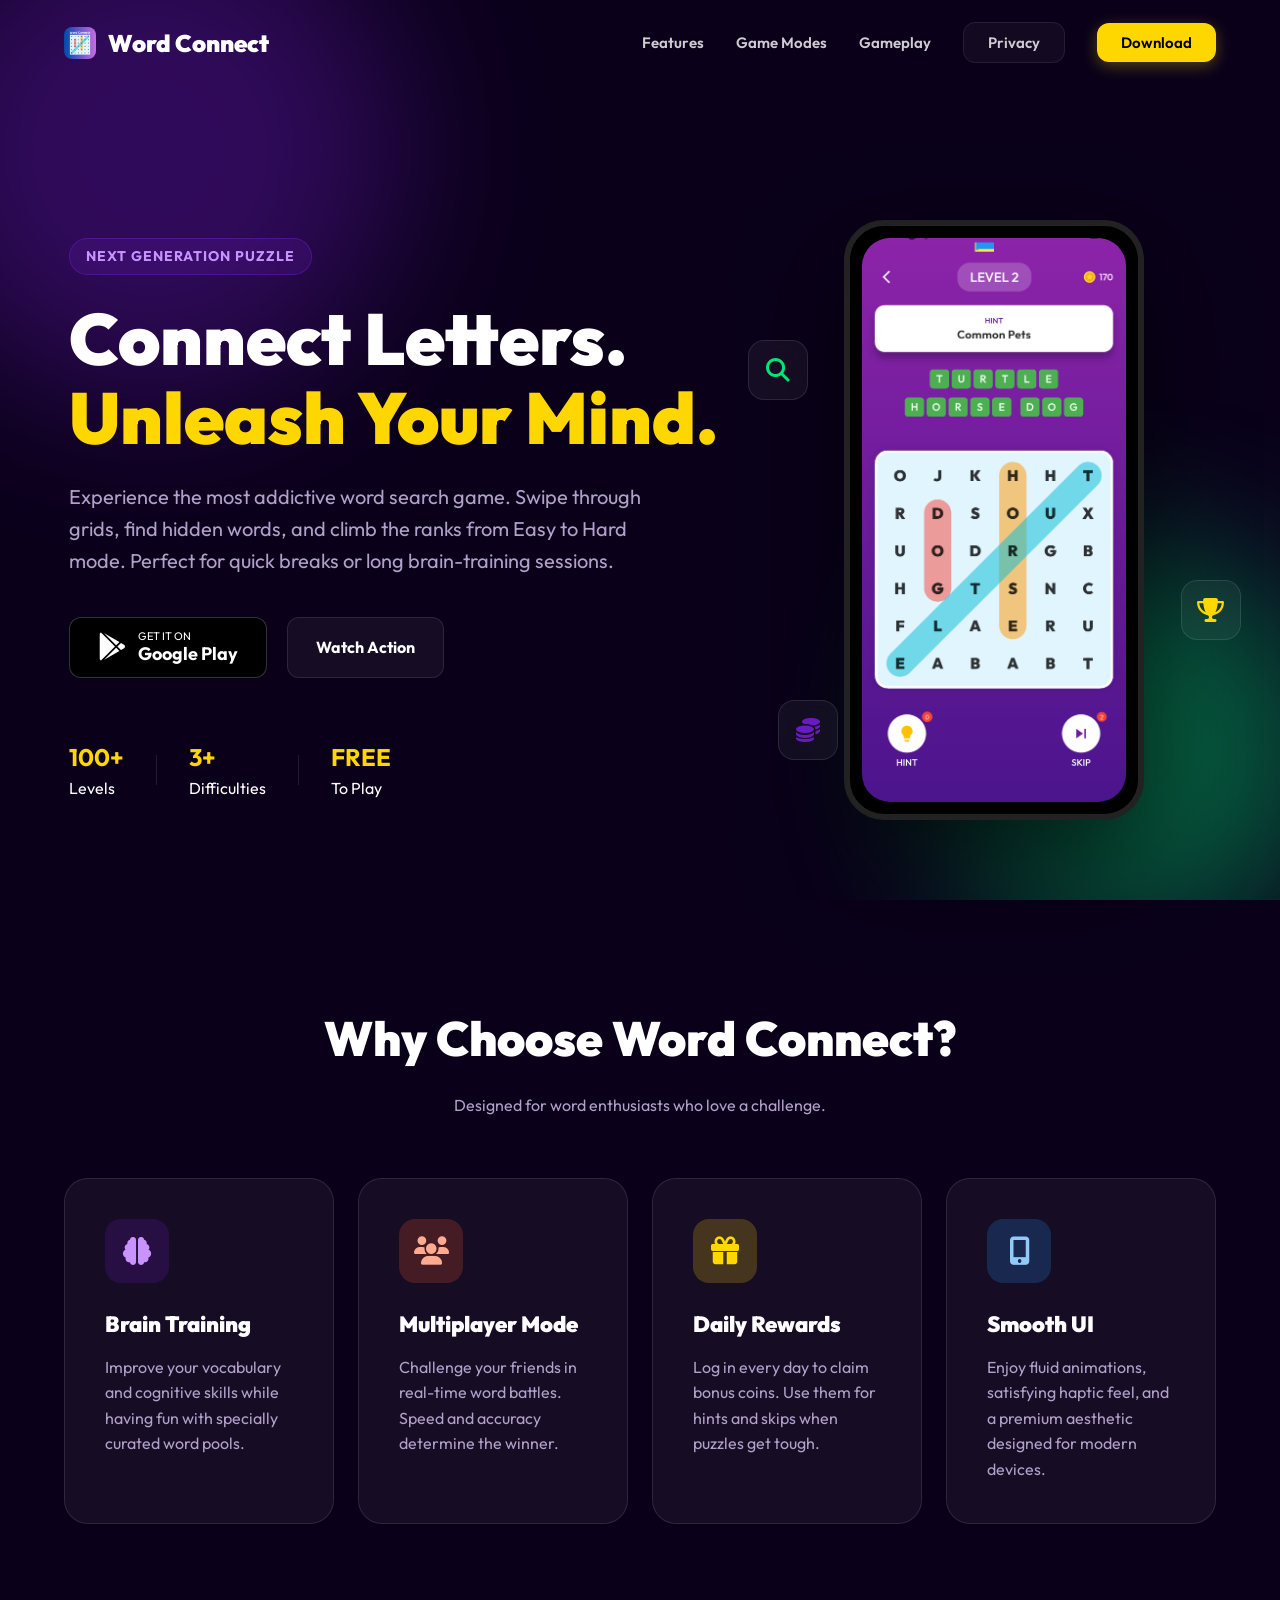
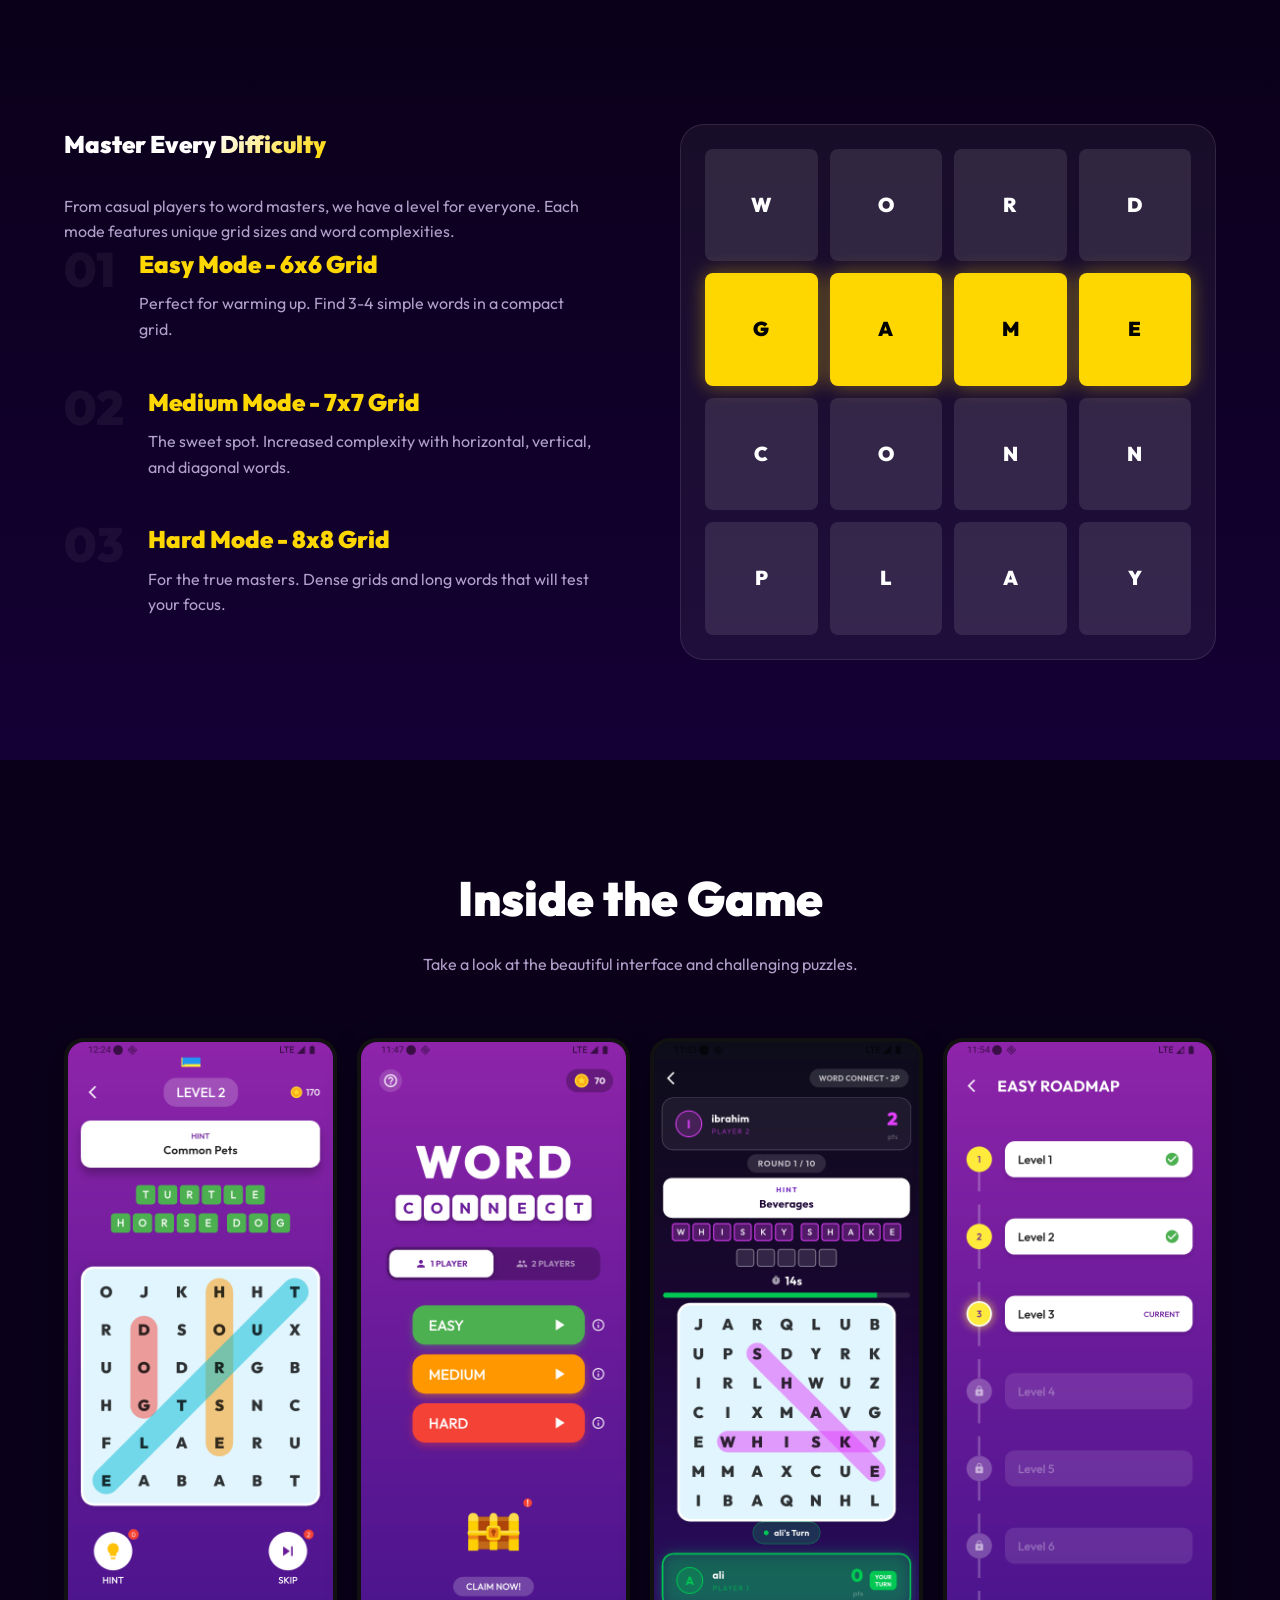
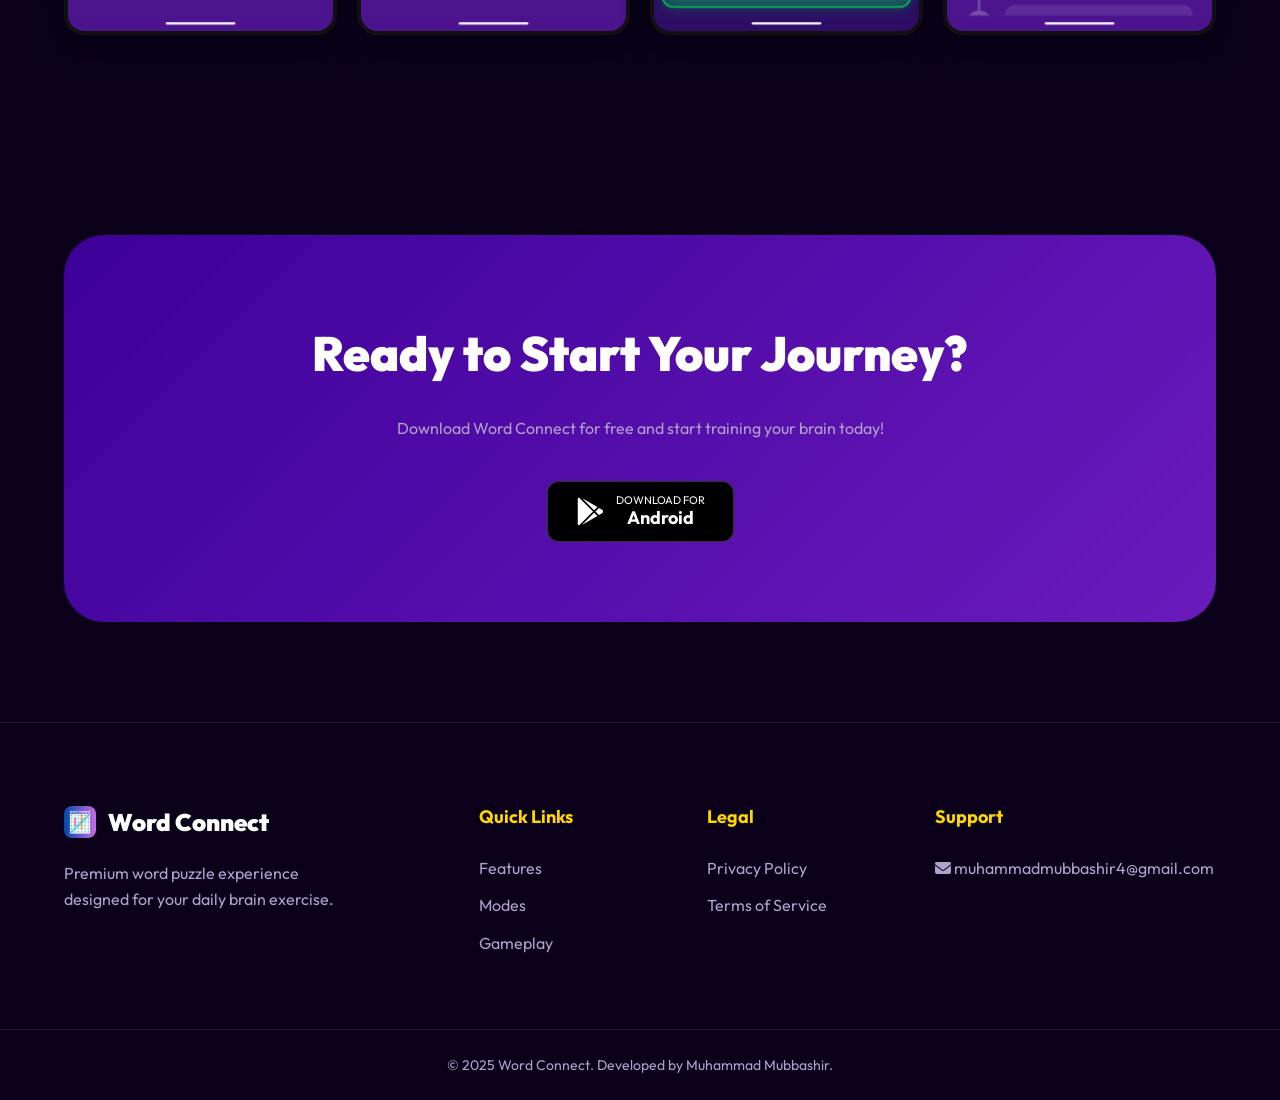
==== commit 45a04c68: "Use image app_icon for logo and update styles Add assets/images/app_icon.png and replace emoji-based" ====
--- a/index.html
+++ b/index.html
@@ -29,7 +29,7 @@
     <nav id="navbar">
         <div class="container nav-container">
             <div class="logo">
-                <span class="logo-icon">🔤</span>
+                <img src="assets/images/app_icon.png" alt="Word Connect Logo" class="logo-icon">
                 <span class="logo-text">Word Connect</span>
             </div>
             <ul class="nav-links">
@@ -219,7 +219,7 @@
         <div class="container footer-container">
             <div class="footer-info">
                 <div class="logo">
-                    <span class="logo-icon">🔤</span>
+                    <img src="assets/images/app_icon.png" alt="Word Connect Logo" class="logo-icon">
                     <span class="logo-text">Word Connect</span>
                 </div>
                 <p>Premium word puzzle experience designed for your daily brain exercise.</p>
--- a/index.css
+++ b/index.css
@@ -95,7 +95,10 @@
 }
 
 .logo-icon {
-  font-size: 32px;
+  width: 32px;
+  height: 32px;
+  object-fit: contain;
+  border-radius: 8px; /* Optional, makes it clean */
 }
 
 .nav-links {
